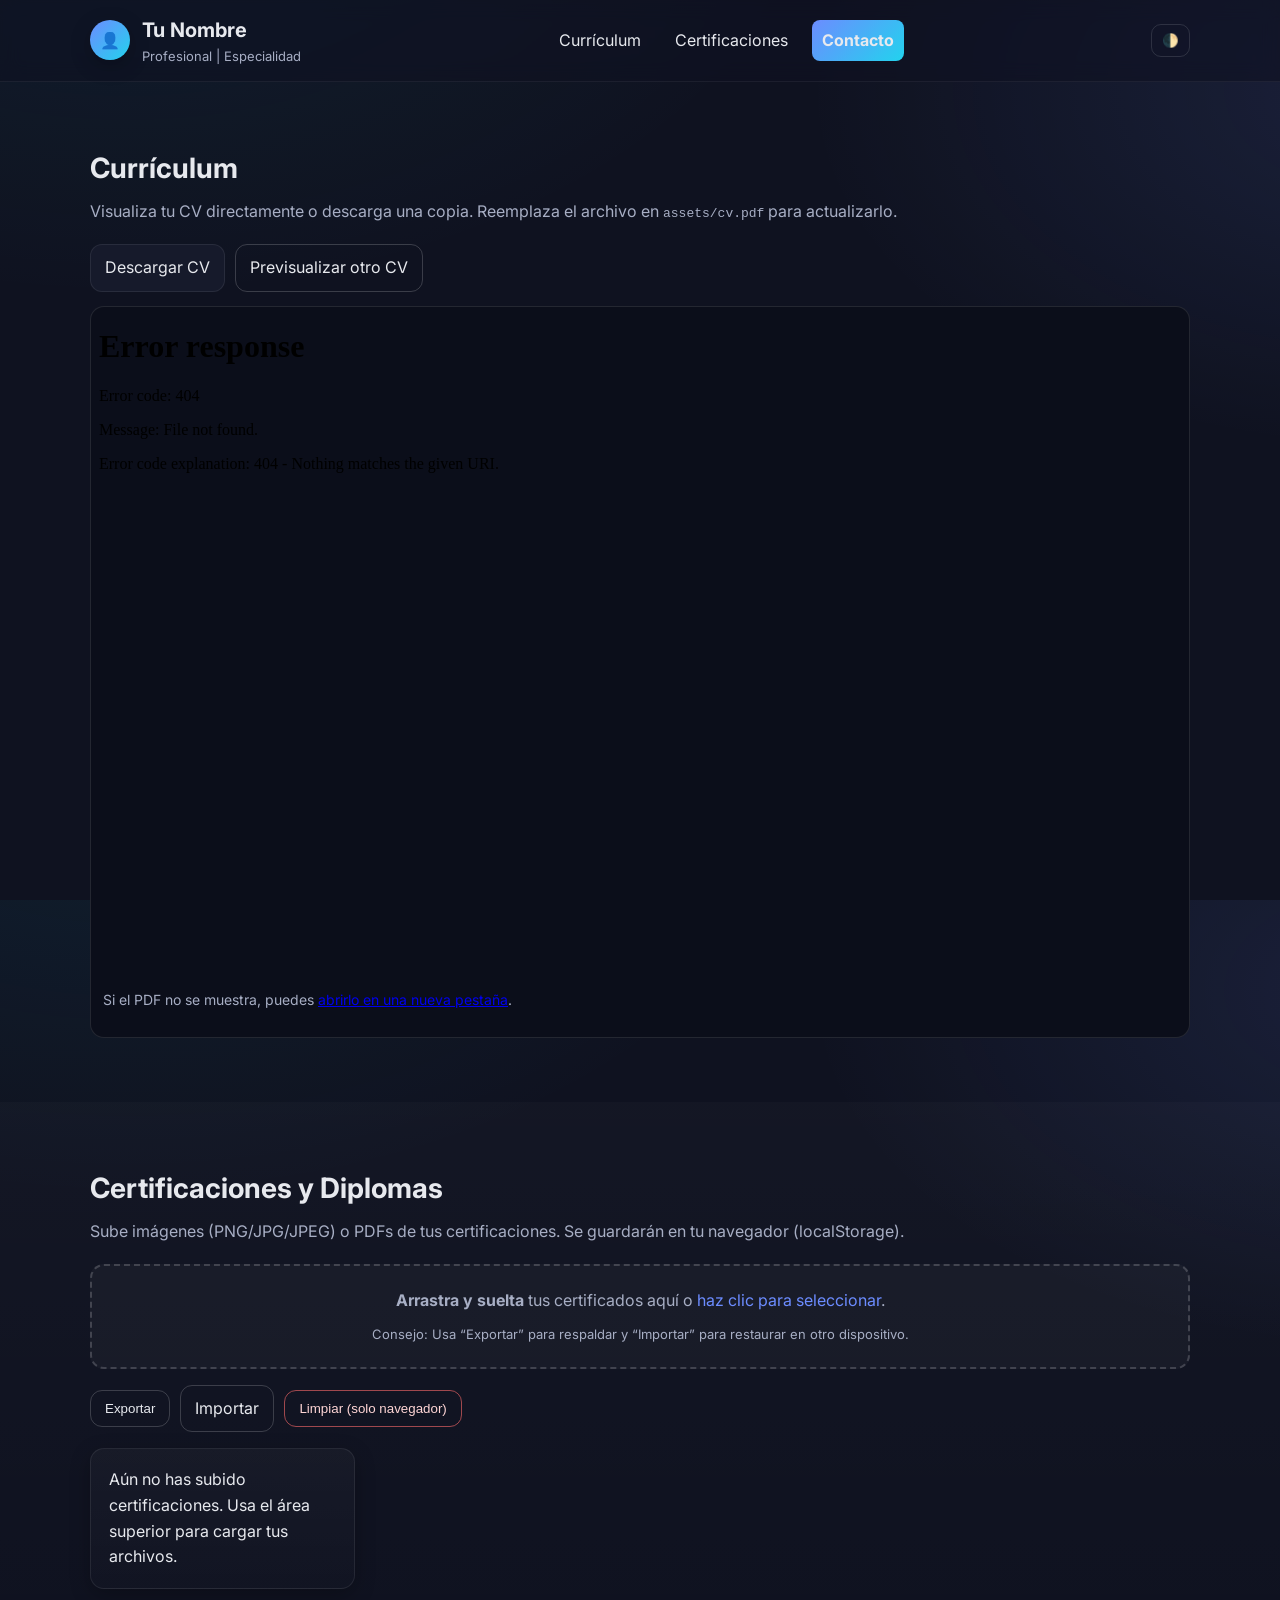
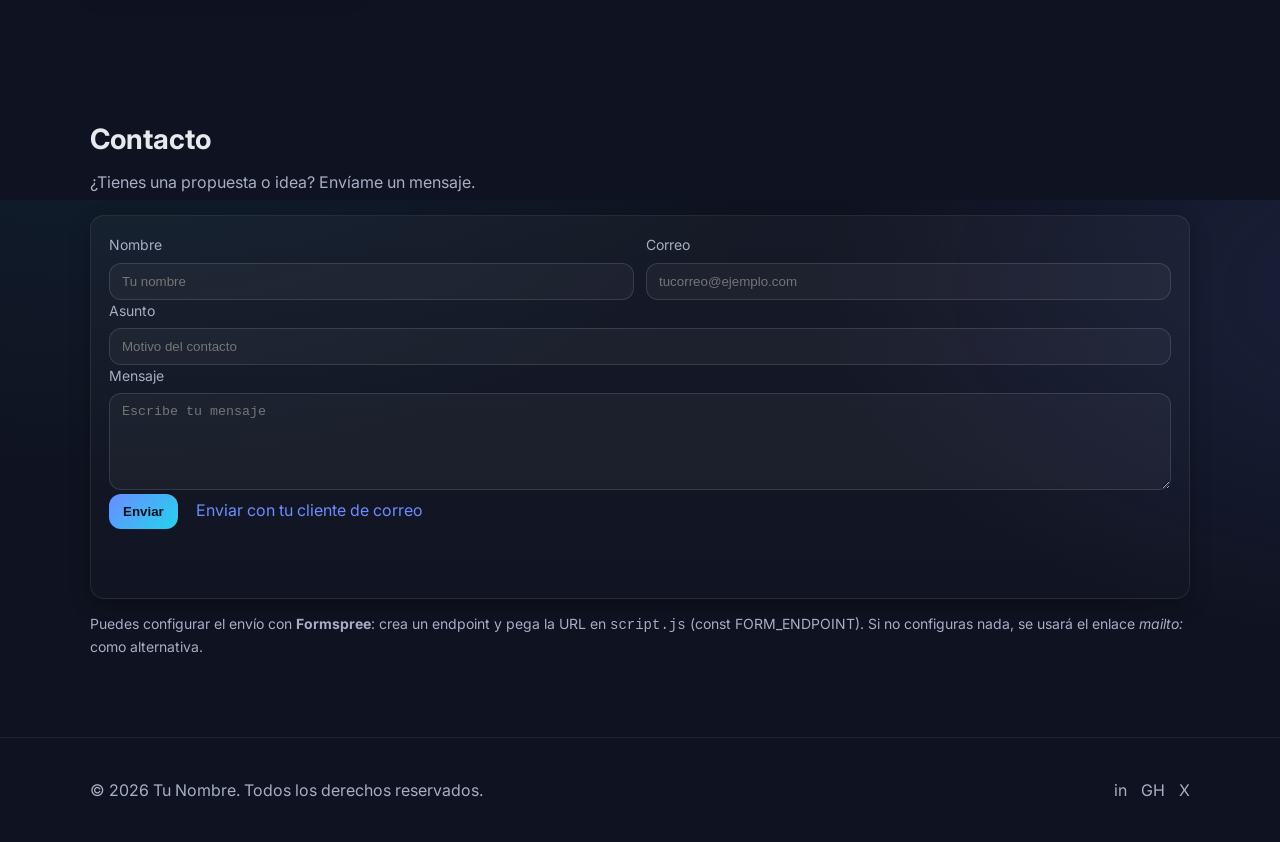
==== index.html @ aa2f9c8a "Primer commit" ====
<!DOCTYPE html>
<html lang="es">
<head>
  <meta charset="UTF-8" />
  <meta name="viewport" content="width=device-width, initial-scale=1" />
  <meta name="description" content="Portafolio profesional: Currículum, certificaciones y contacto" />
  <title>Portafolio Profesional</title>
  <link rel="preconnect" href="https://fonts.googleapis.com">
  <link rel="preconnect" href="https://fonts.gstatic.com" crossorigin>
  <link href="https://fonts.googleapis.com/css2?family=Inter:wght@300;400;500;600;700&display=swap" rel="stylesheet">
  <link rel="stylesheet" href="styles.css" />
</head>
<body>
  <header class="site-header">
    <div class="container header-inner">
      <div class="brand">
        <div class="avatar" aria-hidden="true">👤</div>
        <div>
          <h1 class="title">Tu Nombre</h1>
          <p class="subtitle">Profesional | Especialidad</p>
        </div>
      </div>
      <nav class="nav">
        <a href="#cv">Currículum</a>
        <a href="#certificaciones">Certificaciones</a>
        <a href="#contacto" class="btn btn-primary">Contacto</a>
      </nav>
      <button id="themeToggle" class="icon-btn" aria-label="Cambiar tema">🌓</button>
    </div>
  </header>

  <main>
    <!-- CV Section -->
    <section id="cv" class="section">
      <div class="container">
        <div class="section-header">
          <h2>Currículum</h2>
          <p>Visualiza tu CV directamente o descarga una copia. Reemplaza el archivo en <code>assets/cv.pdf</code> para actualizarlo.</p>
        </div>
        <div class="cv-actions">
          <a class="btn" href="assets/cv.pdf" download>Descargar CV</a>
          <label class="btn btn-outline" for="cvFile">Previsualizar otro CV</label>
          <input id="cvFile" type="file" accept="application/pdf" hidden />
        </div>
        <div class="cv-viewer" id="cvViewer">
          <iframe title="Visor de CV" src="assets/cv.pdf" loading="lazy"></iframe>
          <div class="cv-fallback">
            <p>Si el PDF no se muestra, puedes <a href="assets/cv.pdf" target="_blank" rel="noopener">abrirlo en una nueva pestaña</a>.</p>
          </div>
        </div>
      </div>
    </section>

    <!-- Certificaciones Section -->
    <section id="certificaciones" class="section alt">
      <div class="container">
        <div class="section-header">
          <h2>Certificaciones y Diplomas</h2>
          <p>Sube imágenes (PNG/JPG/JPEG) o PDFs de tus certificaciones. Se guardarán en tu navegador (localStorage).</p>
        </div>

        <div class="uploader" id="dropzone">
          <input type="file" id="certInput" accept="image/*,application/pdf" multiple />
          <div class="uploader-instructions">
            <strong>Arrastra y suelta</strong> tus certificados aquí o
            <label for="certInput" class="link">haz clic para seleccionar</label>.
          </div>
          <p class="hint">Consejo: Usa “Exportar” para respaldar y “Importar” para restaurar en otro dispositivo.</p>
        </div>

        <div class="toolbar">
          <button class="btn btn-outline" id="exportBtn">Exportar</button>
          <label class="btn btn-outline" for="importInput">Importar</label>
          <input type="file" id="importInput" accept="application/json" hidden />
          <button class="btn btn-danger" id="clearBtn">Limpiar (solo navegador)</button>
        </div>

        <div id="gallery" class="gallery" aria-live="polite"></div>
      </div>
    </section>

    <!-- Contacto Section -->
    <section id="contacto" class="section">
      <div class="container">
        <div class="section-header">
          <h2>Contacto</h2>
          <p>¿Tienes una propuesta o idea? Envíame un mensaje.</p>
        </div>

        <form id="contactForm" class="card">
          <div class="grid grid-2">
            <div class="form-control">
              <label for="name">Nombre</label>
              <input id="name" name="name" type="text" placeholder="Tu nombre" required />
            </div>
            <div class="form-control">
              <label for="email">Correo</label>
              <input id="email" name="email" type="email" placeholder="tucorreo@ejemplo.com" required />
            </div>
          </div>
          <div class="form-control">
            <label for="subject">Asunto</label>
            <input id="subject" name="subject" type="text" placeholder="Motivo del contacto" />
          </div>
          <div class="form-control">
            <label for="message">Mensaje</label>
            <textarea id="message" name="message" rows="5" placeholder="Escribe tu mensaje" required></textarea>
          </div>

          <div class="form-actions">
            <button type="submit" class="btn btn-primary">Enviar</button>
            <a id="mailtoLink" class="btn btn-link" href="#" target="_blank" rel="noopener">Enviar con tu cliente de correo</a>
          </div>

          <p id="formStatus" class="status" role="status" aria-live="polite"></p>
        </form>

        <div class="note">
          <p>
            Puedes configurar el envío con <strong>Formspree</strong>: crea un endpoint y pega la URL en <code>script.js</code> (const FORM_ENDPOINT).
            Si no configuras nada, se usará el enlace <em>mailto:</em> como alternativa.
          </p>
        </div>
      </div>
    </section>
  </main>

  <footer class="site-footer">
    <div class="container footer-inner">
      <p>© <span id="year"></span> Tu Nombre. Todos los derechos reservados.</p>
      <div class="social">
        <a href="#" aria-label="LinkedIn">in</a>
        <a href="#" aria-label="GitHub">GH</a>
        <a href="#" aria-label="X/Twitter">X</a>
      </div>
    </div>
  </footer>

  <div id="modal" class="modal" aria-hidden="true" role="dialog" aria-modal="true">
    <div class="modal-backdrop" data-close></div>
    <div class="modal-content" role="document">
      <button class="icon-btn close" data-close aria-label="Cerrar">✕</button>
      <div id="modalBody"></div>
    </div>
  </div>

  <script src="script.js"></script>
</body>
</html>
---- styles.css ----
/* Variables de tema */
:root {
  --bg: #0f1220;
  --panel: #161a2b;
  --text: #e7e9ee;
  --muted: #a7aec4;
  --primary: #6c8cff;
  --primary-600: #5978ff;
  --accent: #22d3ee;
  --danger: #ff6b6b;
  --ring: 0 0 0 3px rgba(108, 140, 255, 0.3);
  --radius: 14px;
  --shadow-sm: 0 6px 20px rgba(0,0,0,.25);
  --shadow-md: 0 10px 30px rgba(0,0,0,.35);
}

* { box-sizing: border-box; }
html, body { height: 100%; }
body {
  margin: 0;
  font-family: 'Inter', system-ui, -apple-system, Segoe UI, Roboto, sans-serif;
  background: radial-gradient(1200px 800px at 10% -20%, rgba(34,211,238,.08), transparent 60%),
              radial-gradient(1000px 600px at 110% 10%, rgba(108,140,255,.12), transparent 60%),
              var(--bg);
  color: var(--text);
  line-height: 1.6;
}

.container { width: min(1100px, 92%); margin: 0 auto; }
.section { padding: 64px 0; }
.section.alt { background: linear-gradient(180deg, rgba(255,255,255,0.02), rgba(255,255,255,0)); }
.section-header { margin-bottom: 20px; }
.section-header h2 { margin: 0 0 8px; font-size: 28px; }
.section-header p { color: var(--muted); margin: 0; }

/* Header */
.site-header {
  position: sticky; top: 0; z-index: 20;
  background: rgba(15,18,32,0.6);
  -webkit-backdrop-filter: saturate(120%) blur(10px);
  backdrop-filter: saturate(120%) blur(10px);
  border-bottom: 1px solid rgba(255,255,255,.06);
}
.header-inner { display: flex; align-items: center; justify-content: space-between; padding: 14px 0; gap: 12px; }
.brand { display: flex; align-items: center; gap: 12px; }
.avatar { width: 40px; height: 40px; border-radius: 50%; background: linear-gradient(135deg, var(--primary), var(--accent)); display: grid; place-items: center; box-shadow: var(--shadow-sm); }
.title { font-size: 18px; margin: 0; }
.subtitle { margin: 0; color: var(--muted); font-size: 13px; }
.nav { display: none; gap: 14px; align-items: center; }
.nav a { color: var(--text); text-decoration: none; padding: 8px 10px; border-radius: 8px; }
.nav a:hover { background: rgba(255,255,255,.06); }

/* Footer */
.site-footer { border-top: 1px solid rgba(255,255,255,.06); padding: 24px 0; color: var(--muted); }
.footer-inner { display: flex; align-items: center; justify-content: space-between; gap: 12px; }
.social a { color: var(--muted); text-decoration: none; margin-left: 10px; }
.social a:hover { color: var(--text); }

/* Buttons */
.btn { background: var(--panel); color: var(--text); border: 1px solid rgba(255,255,255,.08); padding: 10px 14px; border-radius: 12px; cursor: pointer; text-decoration: none; display: inline-flex; align-items: center; gap: 8px; transition: .2s ease; }
.btn:hover { transform: translateY(-1px); box-shadow: var(--shadow-sm); }
.btn-primary { background: linear-gradient(135deg, var(--primary), var(--accent)); border: none; color: #0b1020; font-weight: 700; }
.btn-primary:hover { filter: brightness(1.05); box-shadow: 0 10px 30px rgba(108,140,255,.4); }
.btn-outline { background: transparent; border: 1px solid rgba(255,255,255,.18); }
.btn-danger { background: transparent; color: #ffd6d6; border: 1px solid rgba(255, 107, 107, .6); }
.btn-link { background: transparent; border: none; color: var(--primary); padding: 8px; }
.icon-btn { background: transparent; border: 1px solid rgba(255,255,255,.12); color: var(--text); padding: 8px 10px; border-radius: 10px; cursor: pointer; }
.icon-btn:hover { background: rgba(255,255,255,.06); }

/* Cards and panels */
.card { background: linear-gradient(180deg, rgba(255,255,255,.03), rgba(255,255,255,.01)); border: 1px solid rgba(255,255,255,.08); border-radius: var(--radius); box-shadow: var(--shadow-sm); padding: 18px; }

/* CV */
.cv-actions { display: flex; flex-wrap: wrap; gap: 10px; align-items: center; margin-bottom: 14px; }
.cv-viewer { position: relative; border-radius: var(--radius); overflow: hidden; border: 1px solid rgba(255,255,255,.1); background: #0b0e1a; }
.cv-viewer iframe { width: 100%; height: min(72vh, 820px); border: 0; }
.cv-fallback { padding: 12px; color: var(--muted); font-size: 14px; }

/* Uploader */
.uploader { border: 2px dashed rgba(255,255,255,.18); padding: 22px; border-radius: var(--radius); text-align: center; background: rgba(255,255,255,.03); }
.uploader.dragover { border-color: var(--accent); background: rgba(34,211,238,.08); }
.uploader input[type="file"] { display: none; }
.uploader-instructions { color: var(--muted); }
.uploader .link { color: var(--primary); cursor: pointer; }
.hint { margin: 10px 0 0; color: var(--muted); font-size: 13px; }

.toolbar { display: flex; flex-wrap: wrap; gap: 10px; align-items: center; margin: 16px 0; }

/* Gallery */
.gallery { display: grid; grid-template-columns: repeat(auto-fill, minmax(220px, 1fr)); gap: 14px; }
.item { position: relative; border: 1px solid rgba(255,255,255,.08); border-radius: 14px; overflow: hidden; background: rgba(15,18,32,.6); box-shadow: var(--shadow-sm); }
.item .thumb { aspect-ratio: 4/3; width: 100%; object-fit: cover; display: block; background: #0b0e1a; }
.item .meta { padding: 10px 12px; display: flex; align-items: center; justify-content: space-between; gap: 8px; }
.item .name { font-size: 14px; overflow: hidden; text-overflow: ellipsis; white-space: nowrap; }
.item .actions { display: flex; gap: 8px; }
.item .actions .icon-btn { padding: 6px 8px; }

/* Form */
.grid { display: grid; gap: 12px; }
.grid-2 { grid-template-columns: 1fr; }
.form-control { display: grid; gap: 6px; }
.form-control label { color: var(--muted); font-size: 14px; }
.form-control input, .form-control textarea { background: rgba(255,255,255,.04); border: 1px solid rgba(255,255,255,.12); border-radius: 12px; color: var(--text); padding: 10px 12px; outline: none; }
.form-control input:focus, .form-control textarea:focus { box-shadow: var(--ring); border-color: var(--primary); }
.form-actions { display: flex; flex-wrap: wrap; gap: 10px; align-items: center; }
.status { color: var(--muted); font-size: 14px; min-height: 20px; }
.note { margin-top: 12px; color: var(--muted); font-size: 14px; }

/* Modal */
.modal { position: fixed; inset: 0; display: none; }
.modal.show { display: grid; place-items: center; }
.modal-backdrop { position: absolute; inset: 0; background: rgba(0,0,0,.6); }
.modal-content { position: relative; width: min(1000px, 94%); max-height: 92vh; border-radius: 16px; background: var(--panel); padding: 10px; box-shadow: var(--shadow-md); border: 1px solid rgba(255,255,255,.12); }
.modal-content .close { position: absolute; top: 8px; right: 8px; }
#modalBody { overflow: auto; max-height: 84vh; }
#modalBody img, #modalBody iframe { width: 100%; height: auto; border: 0; }
#modalBody iframe { height: 80vh; }

/* Responsive */
@media (min-width: 760px) {
  .nav { display: flex; }
  .grid-2 { grid-template-columns: repeat(2, 1fr); }
  .title { font-size: 20px; }
}

/* Light theme (toggle) */
.light {
  --bg: #f7f8fb;
  --panel: #ffffff;
  --text: #0f1220;
  --muted: #59607a;
  --primary: #3b82f6;
  --primary-600: #2563eb;
  --accent: #06b6d4;
  --danger: #ef4444;
  --shadow-sm: 0 6px 20px rgba(12,18,32,.08);
  --shadow-md: 0 18px 50px rgba(12,18,32,.12);
}
.light .site-header { background: rgba(255,255,255,0.8); border-bottom-color: rgba(0,0,0,.06); }
.light .site-footer { border-top-color: rgba(0,0,0,.06); }
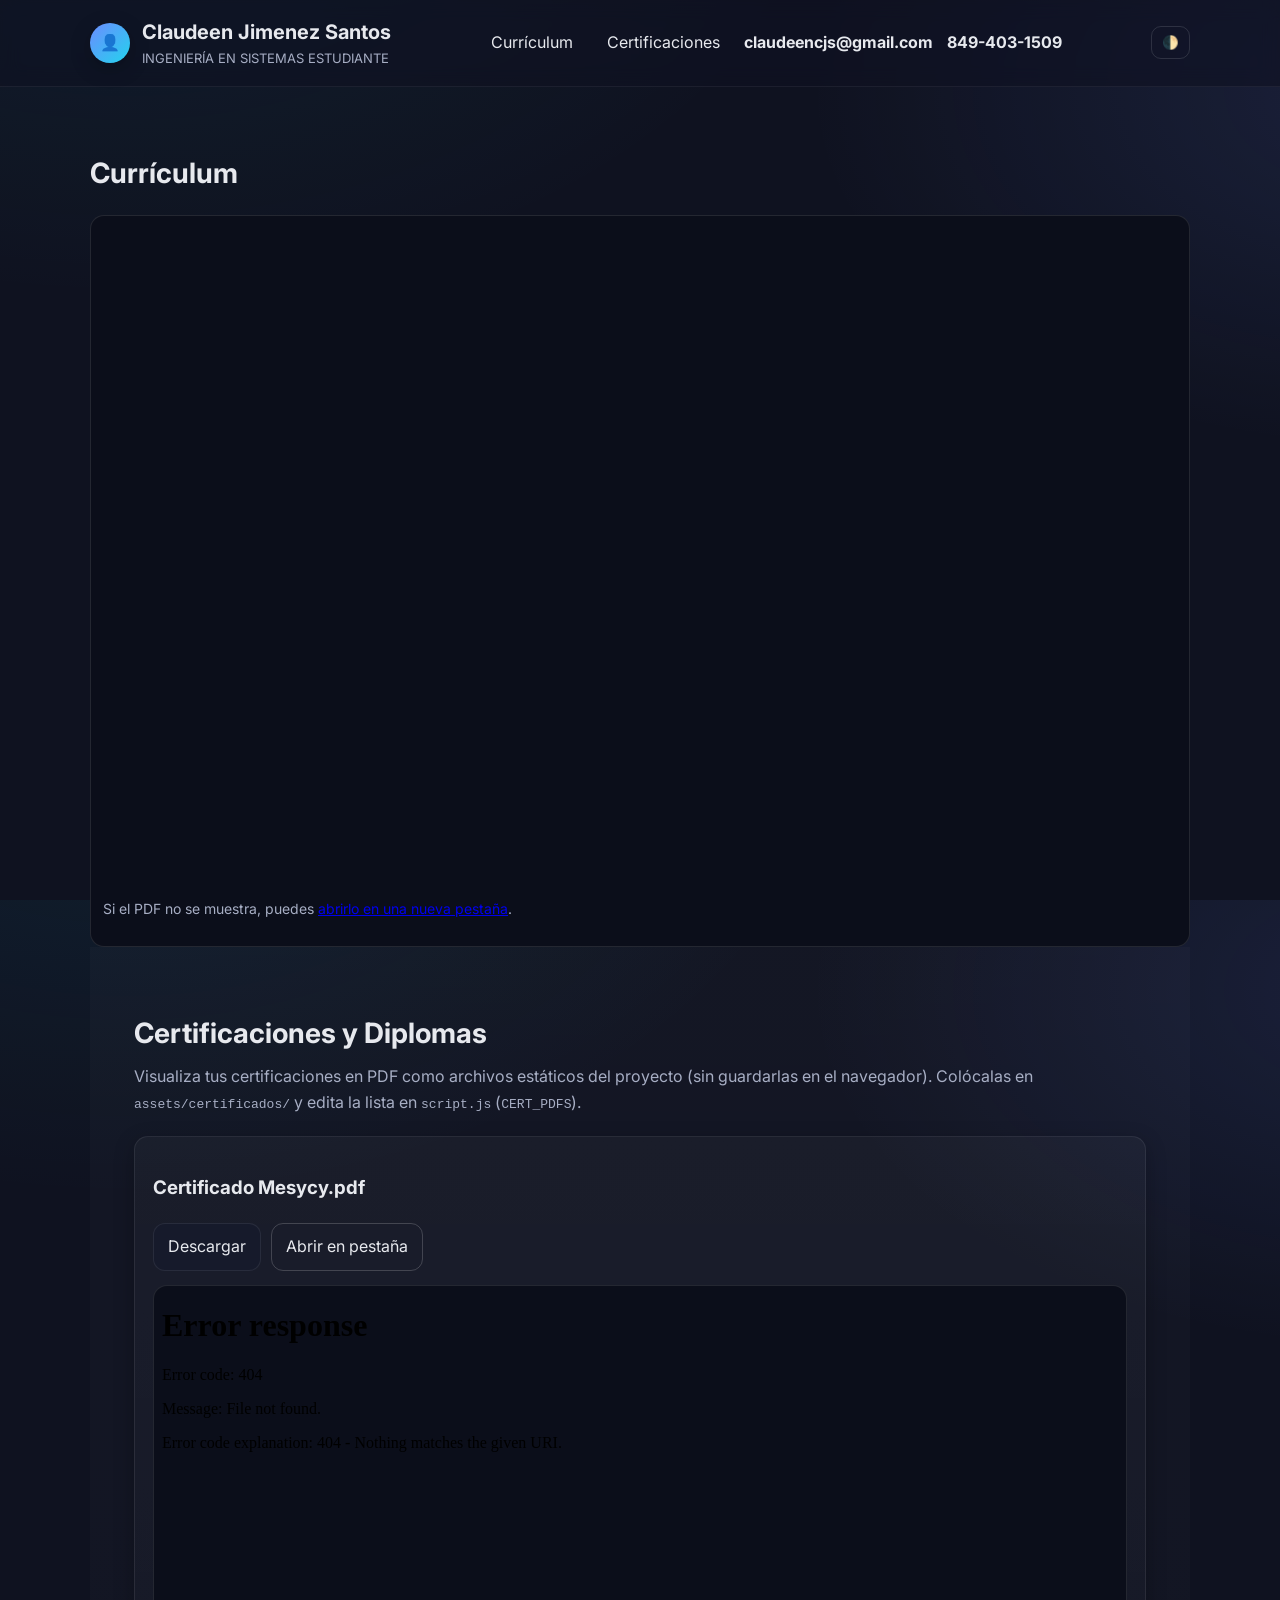
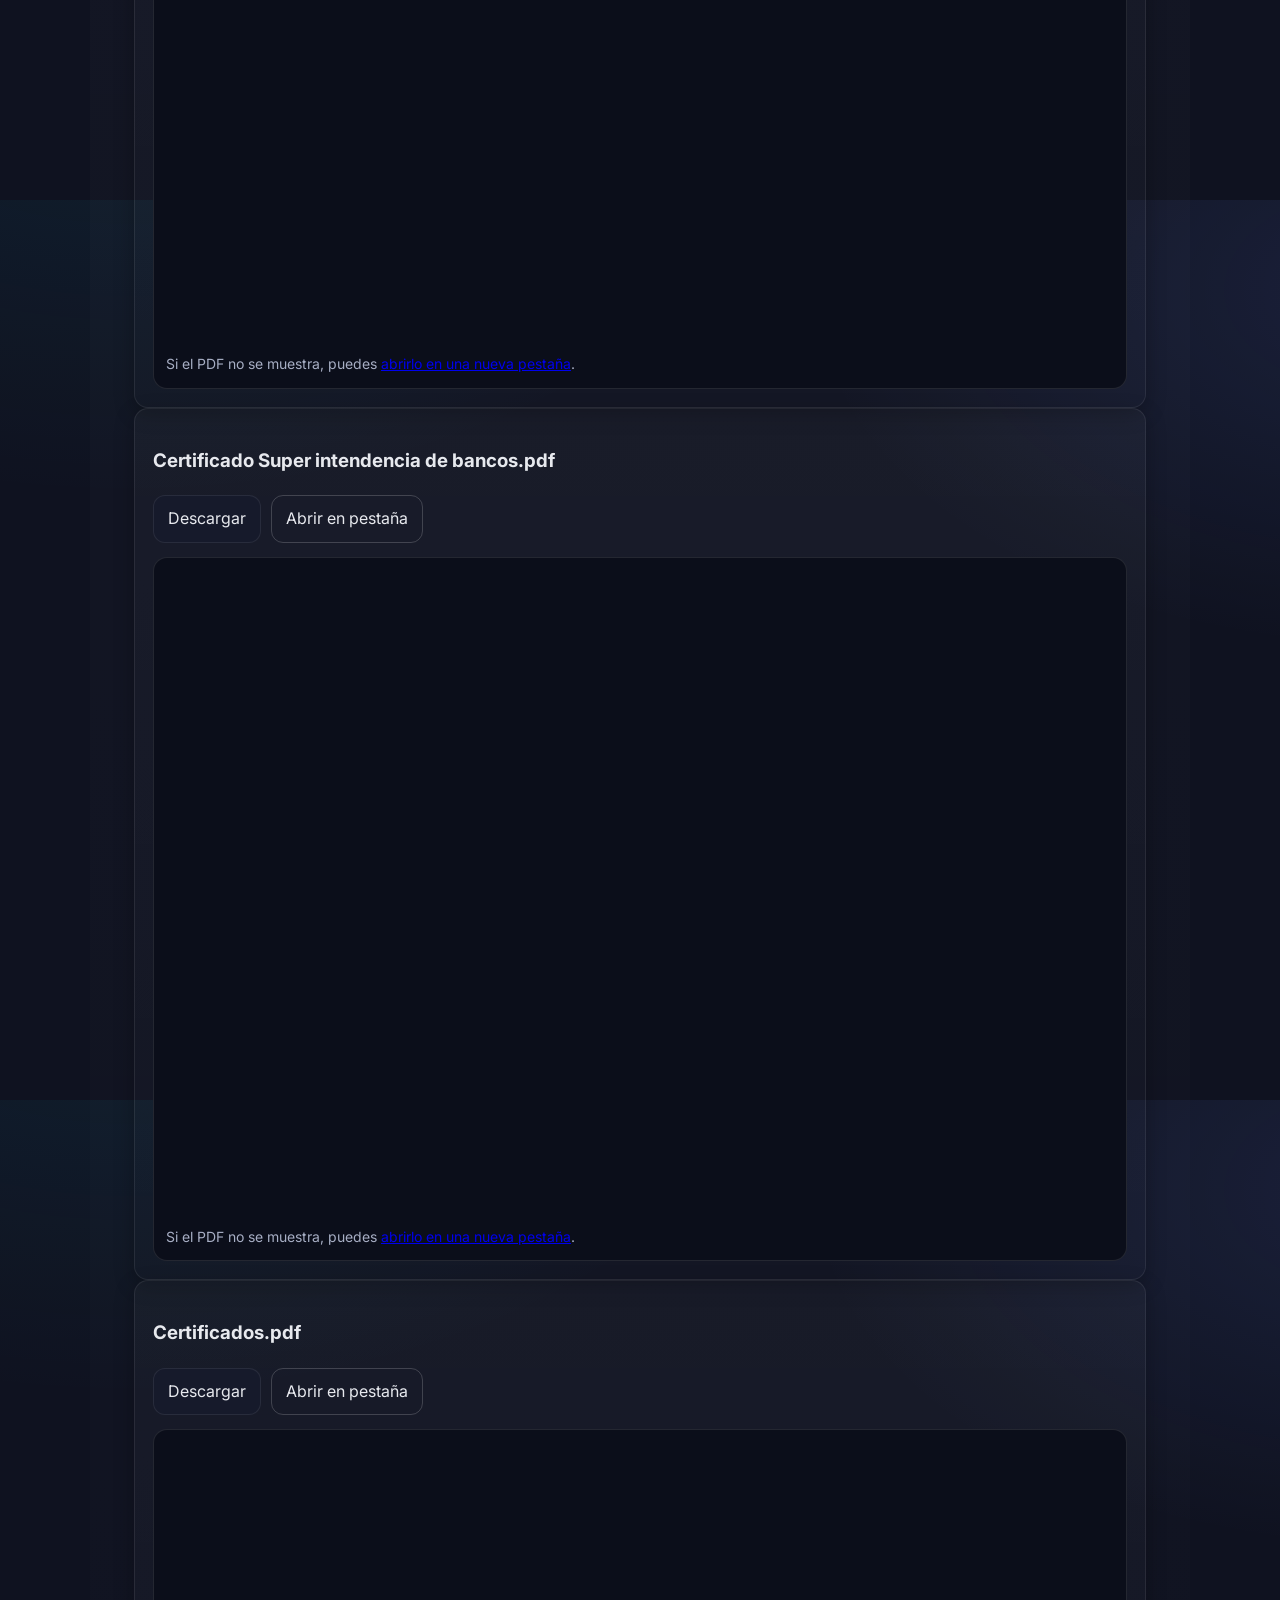
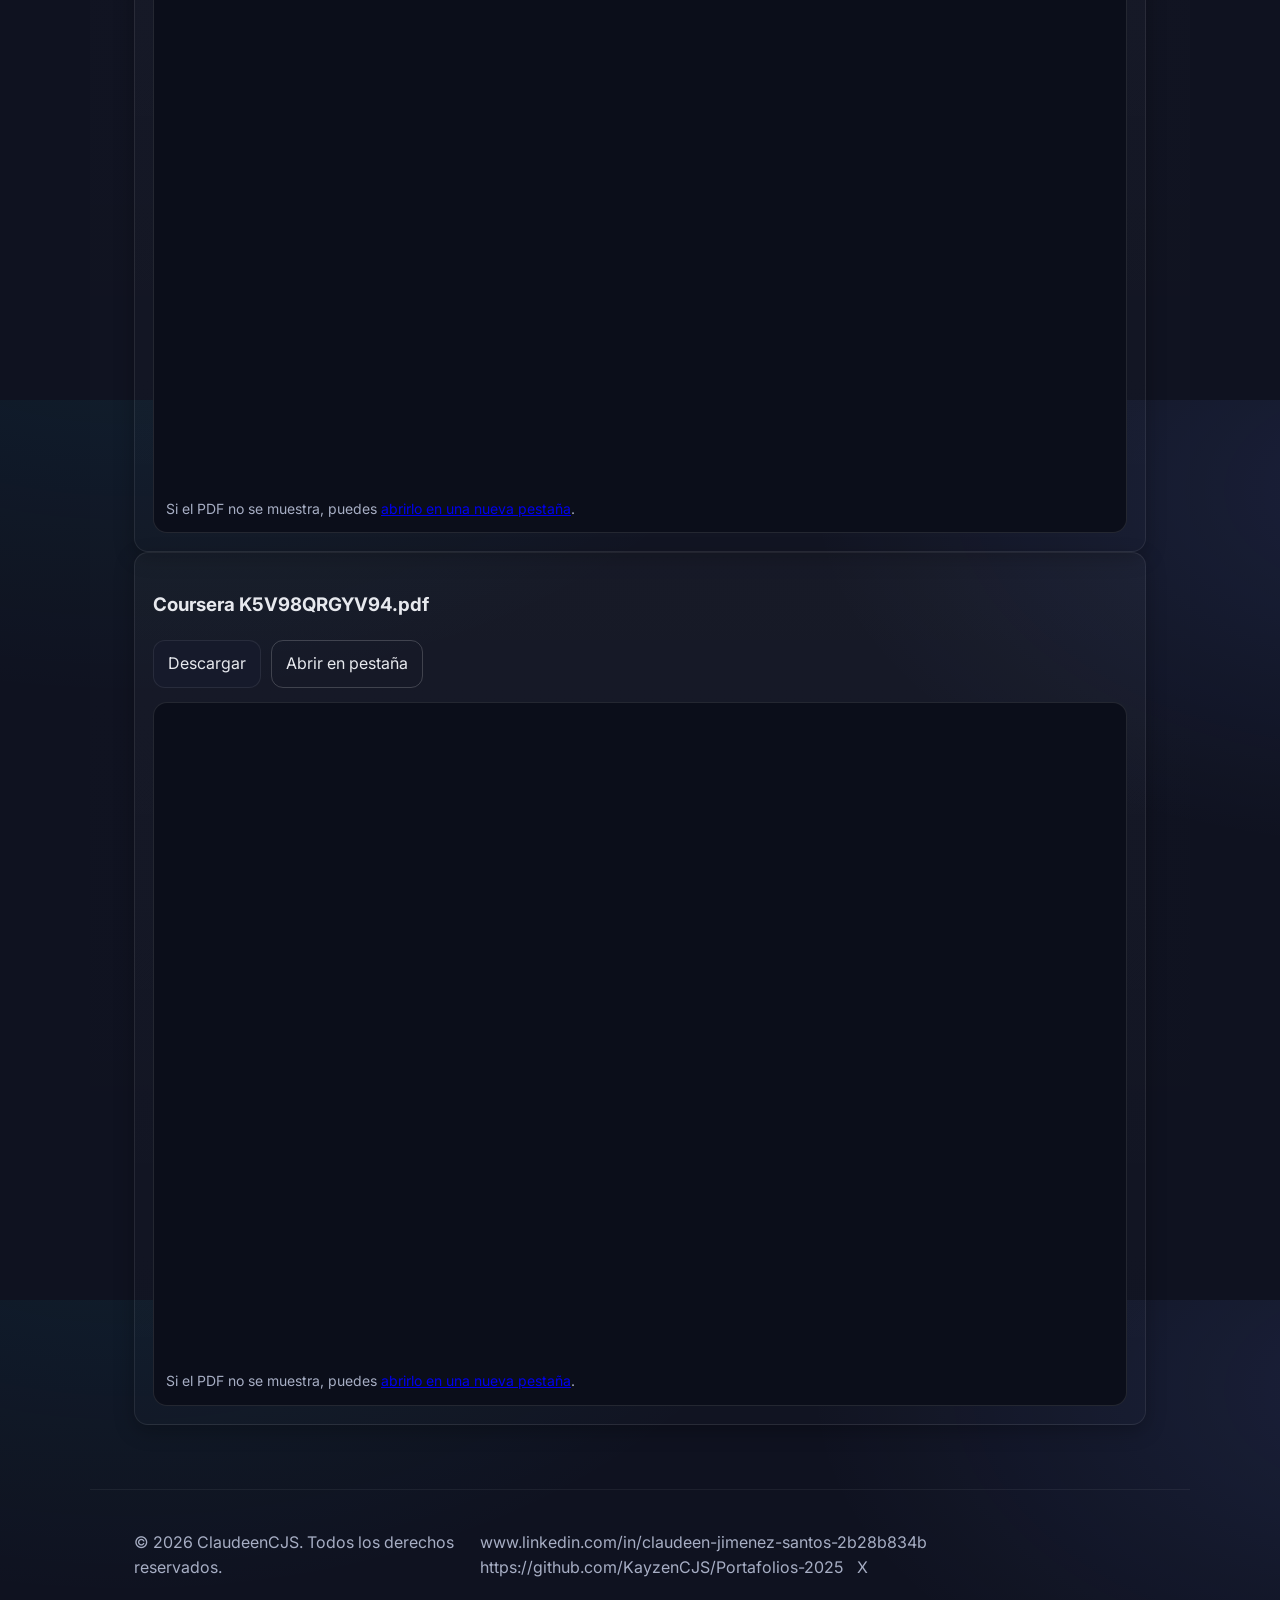
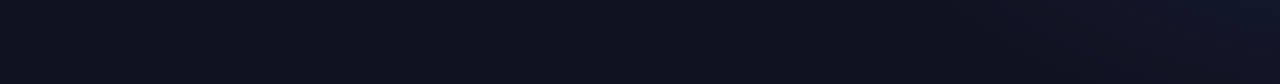
==== commit 6acb2018: "Actualizacion certificados y area contacto" ====
--- a/index.html
+++ b/index.html
@@ -16,121 +16,57 @@
       <div class="brand">
         <div class="avatar" aria-hidden="true">👤</div>
         <div>
-          <h1 class="title">Tu Nombre</h1>
-          <p class="subtitle">Profesional | Especialidad</p>
+          <h1 class="title">Claudeen Jimenez Santos</h1>
+          <p class="subtitle">INGENIERÍA EN SISTEMAS ESTUDIANTE </p>
         </div>
       </div>
       <nav class="nav">
         <a href="#cv">Currículum</a>
         <a href="#certificaciones">Certificaciones</a>
-        <a href="#contacto" class="btn btn-primary">Contacto</a>
+        <p style="font-weight: bold;">claudeencjs@gmail.com</p>
+        <p style="font-weight: bold;">849-403-1509</p>
       </nav>
       <button id="themeToggle" class="icon-btn" aria-label="Cambiar tema">🌓</button>
     </div>
   </header>
 
-  <main>
     <!-- CV Section -->
     <section id="cv" class="section">
       <div class="container">
         <div class="section-header">
           <h2>Currículum</h2>
-          <p>Visualiza tu CV directamente o descarga una copia. Reemplaza el archivo en <code>assets/cv.pdf</code> para actualizarlo.</p>
         </div>
-        <div class="cv-actions">
-          <a class="btn" href="assets/cv.pdf" download>Descargar CV</a>
+       <!--  <div class="cv-actions">
+          <a class="btn" href="assets/Resume%202025.pdf" download>Descargar CV</a>
           <label class="btn btn-outline" for="cvFile">Previsualizar otro CV</label>
           <input id="cvFile" type="file" accept="application/pdf" hidden />
-        </div>
+        </div>-->
         <div class="cv-viewer" id="cvViewer">
-          <iframe title="Visor de CV" src="assets/cv.pdf" loading="lazy"></iframe>
+          <iframe title="Visor de CV" src="assets/Resume%202025.pdf" loading="lazy"></iframe>
           <div class="cv-fallback">
-            <p>Si el PDF no se muestra, puedes <a href="assets/cv.pdf" target="_blank" rel="noopener">abrirlo en una nueva pestaña</a>.</p>
+            <p>Si el PDF no se muestra, puedes <a href="assets/Resume%202025.pdf" target="_blank" rel="noopener">abrirlo en una nueva pestaña</a>.</p>
           </div>
         </div>
-      </div>
-    </section>
-
-    <!-- Certificaciones Section -->
+      <!-- Certificaciones Section -->
     <section id="certificaciones" class="section alt">
       <div class="container">
         <div class="section-header">
           <h2>Certificaciones y Diplomas</h2>
-          <p>Sube imágenes (PNG/JPG/JPEG) o PDFs de tus certificaciones. Se guardarán en tu navegador (localStorage).</p>
+          <p>Visualiza tus certificaciones en PDF como archivos estáticos del proyecto (sin guardarlas en el navegador). Colócalas en <code>assets/certificados/</code> y edita la lista en <code>script.js</code> (<code>CERT_PDFS</code>).</p>
         </div>
 
-        <div class="uploader" id="dropzone">
-          <input type="file" id="certInput" accept="image/*,application/pdf" multiple />
-          <div class="uploader-instructions">
-            <strong>Arrastra y suelta</strong> tus certificados aquí o
-            <label for="certInput" class="link">haz clic para seleccionar</label>.
-          </div>
-          <p class="hint">Consejo: Usa “Exportar” para respaldar y “Importar” para restaurar en otro dispositivo.</p>
-        </div>
-
-        <div class="toolbar">
-          <button class="btn btn-outline" id="exportBtn">Exportar</button>
-          <label class="btn btn-outline" for="importInput">Importar</label>
-          <input type="file" id="importInput" accept="application/json" hidden />
-          <button class="btn btn-danger" id="clearBtn">Limpiar (solo navegador)</button>
-        </div>
-
-        <div id="gallery" class="gallery" aria-live="polite"></div>
+        <div id="certList" class="cert-list"></div>
       </div>
     </section>
 
-    <!-- Contacto Section -->
-    <section id="contacto" class="section">
-      <div class="container">
-        <div class="section-header">
-          <h2>Contacto</h2>
-          <p>¿Tienes una propuesta o idea? Envíame un mensaje.</p>
-        </div>
-
-        <form id="contactForm" class="card">
-          <div class="grid grid-2">
-            <div class="form-control">
-              <label for="name">Nombre</label>
-              <input id="name" name="name" type="text" placeholder="Tu nombre" required />
-            </div>
-            <div class="form-control">
-              <label for="email">Correo</label>
-              <input id="email" name="email" type="email" placeholder="tucorreo@ejemplo.com" required />
-            </div>
-          </div>
-          <div class="form-control">
-            <label for="subject">Asunto</label>
-            <input id="subject" name="subject" type="text" placeholder="Motivo del contacto" />
-          </div>
-          <div class="form-control">
-            <label for="message">Mensaje</label>
-            <textarea id="message" name="message" rows="5" placeholder="Escribe tu mensaje" required></textarea>
-          </div>
-
-          <div class="form-actions">
-            <button type="submit" class="btn btn-primary">Enviar</button>
-            <a id="mailtoLink" class="btn btn-link" href="#" target="_blank" rel="noopener">Enviar con tu cliente de correo</a>
-          </div>
-
-          <p id="formStatus" class="status" role="status" aria-live="polite"></p>
-        </form>
-
-        <div class="note">
-          <p>
-            Puedes configurar el envío con <strong>Formspree</strong>: crea un endpoint y pega la URL en <code>script.js</code> (const FORM_ENDPOINT).
-            Si no configuras nada, se usará el enlace <em>mailto:</em> como alternativa.
-          </p>
-        </div>
-      </div>
-    </section>
+    
   </main>
-
   <footer class="site-footer">
     <div class="container footer-inner">
-      <p>© <span id="year"></span> Tu Nombre. Todos los derechos reservados.</p>
+      <p>© <span id="year"></span> ClaudeenCJS. Todos los derechos reservados.</p>
       <div class="social">
-        <a href="#" aria-label="LinkedIn">in</a>
-        <a href="#" aria-label="GitHub">GH</a>
+        <a href="#" aria-label="LinkedIn">www.linkedin.com/in/claudeen-jimenez-santos-2b28b834b</a>
+        <a href="#" aria-label="GitHub">https://github.com/KayzenCJS/Portafolios-2025</a>
         <a href="#" aria-label="X/Twitter">X</a>
       </div>
     </div>
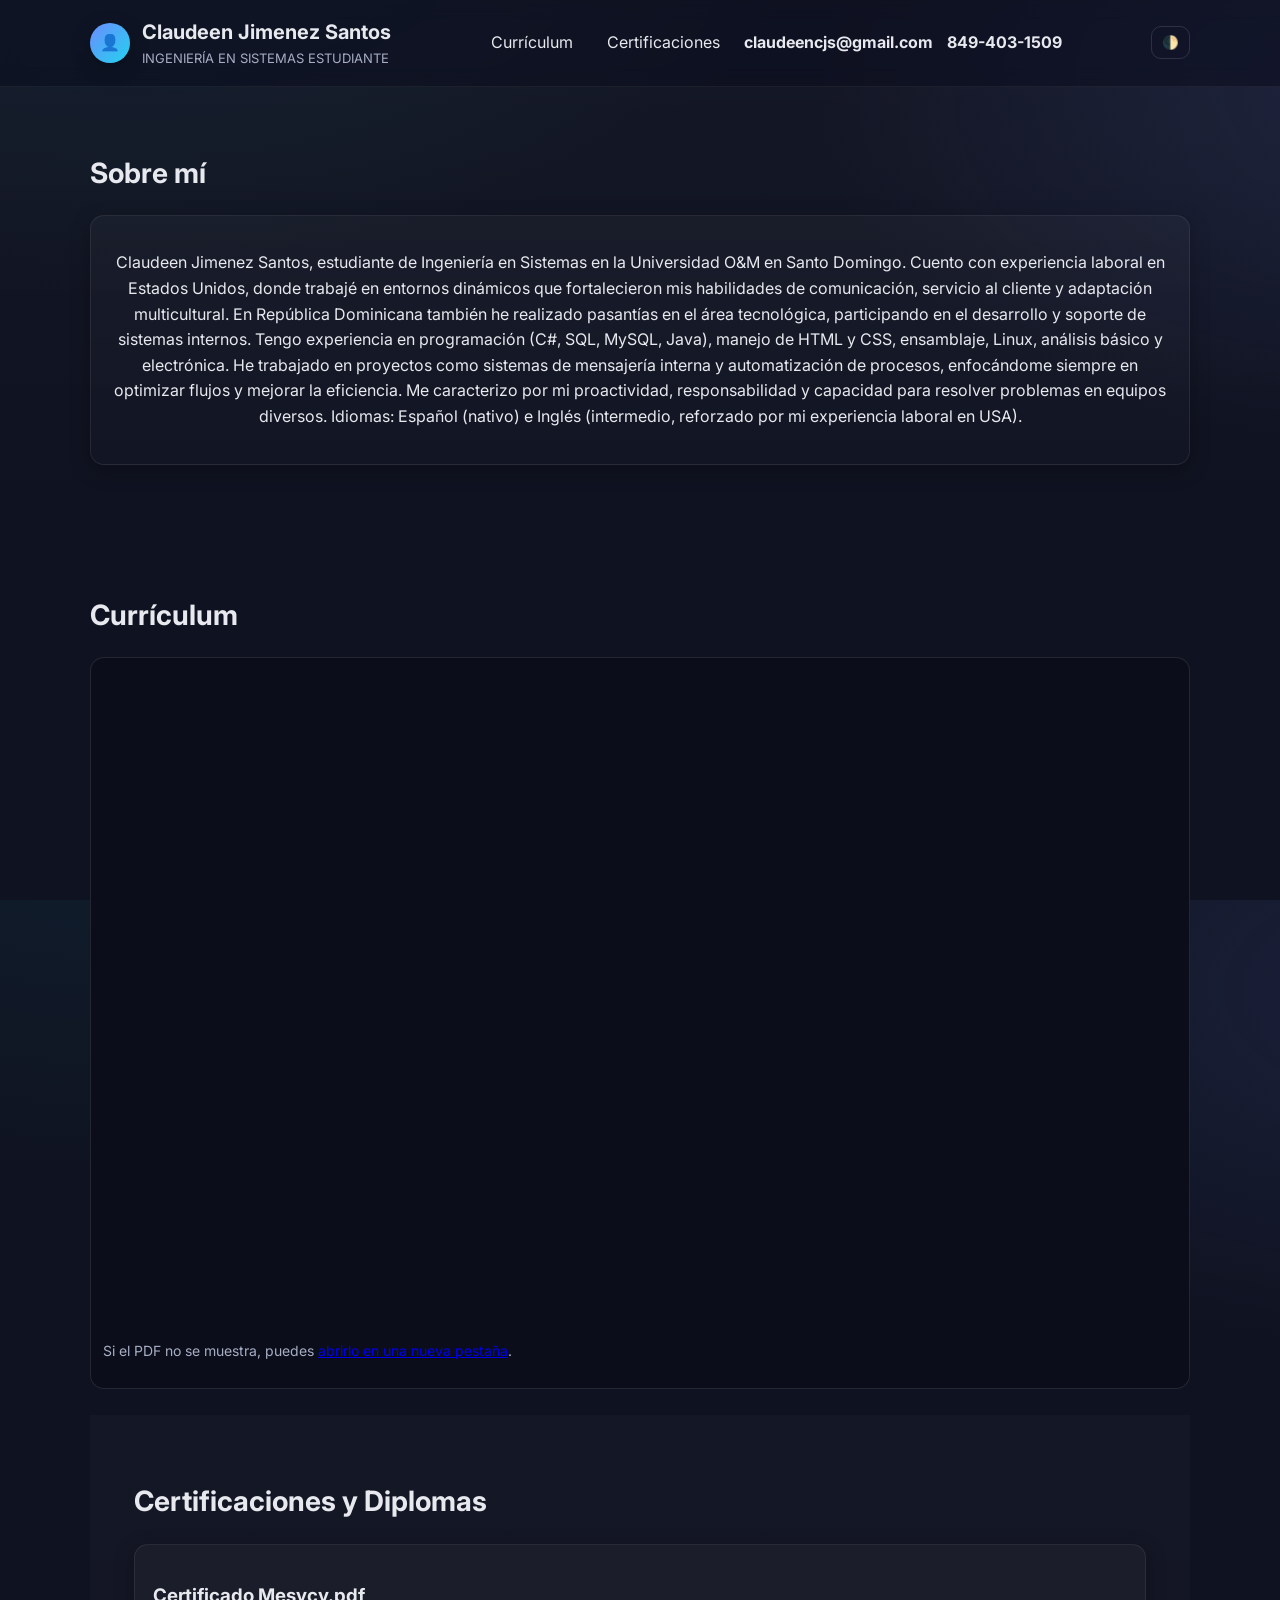
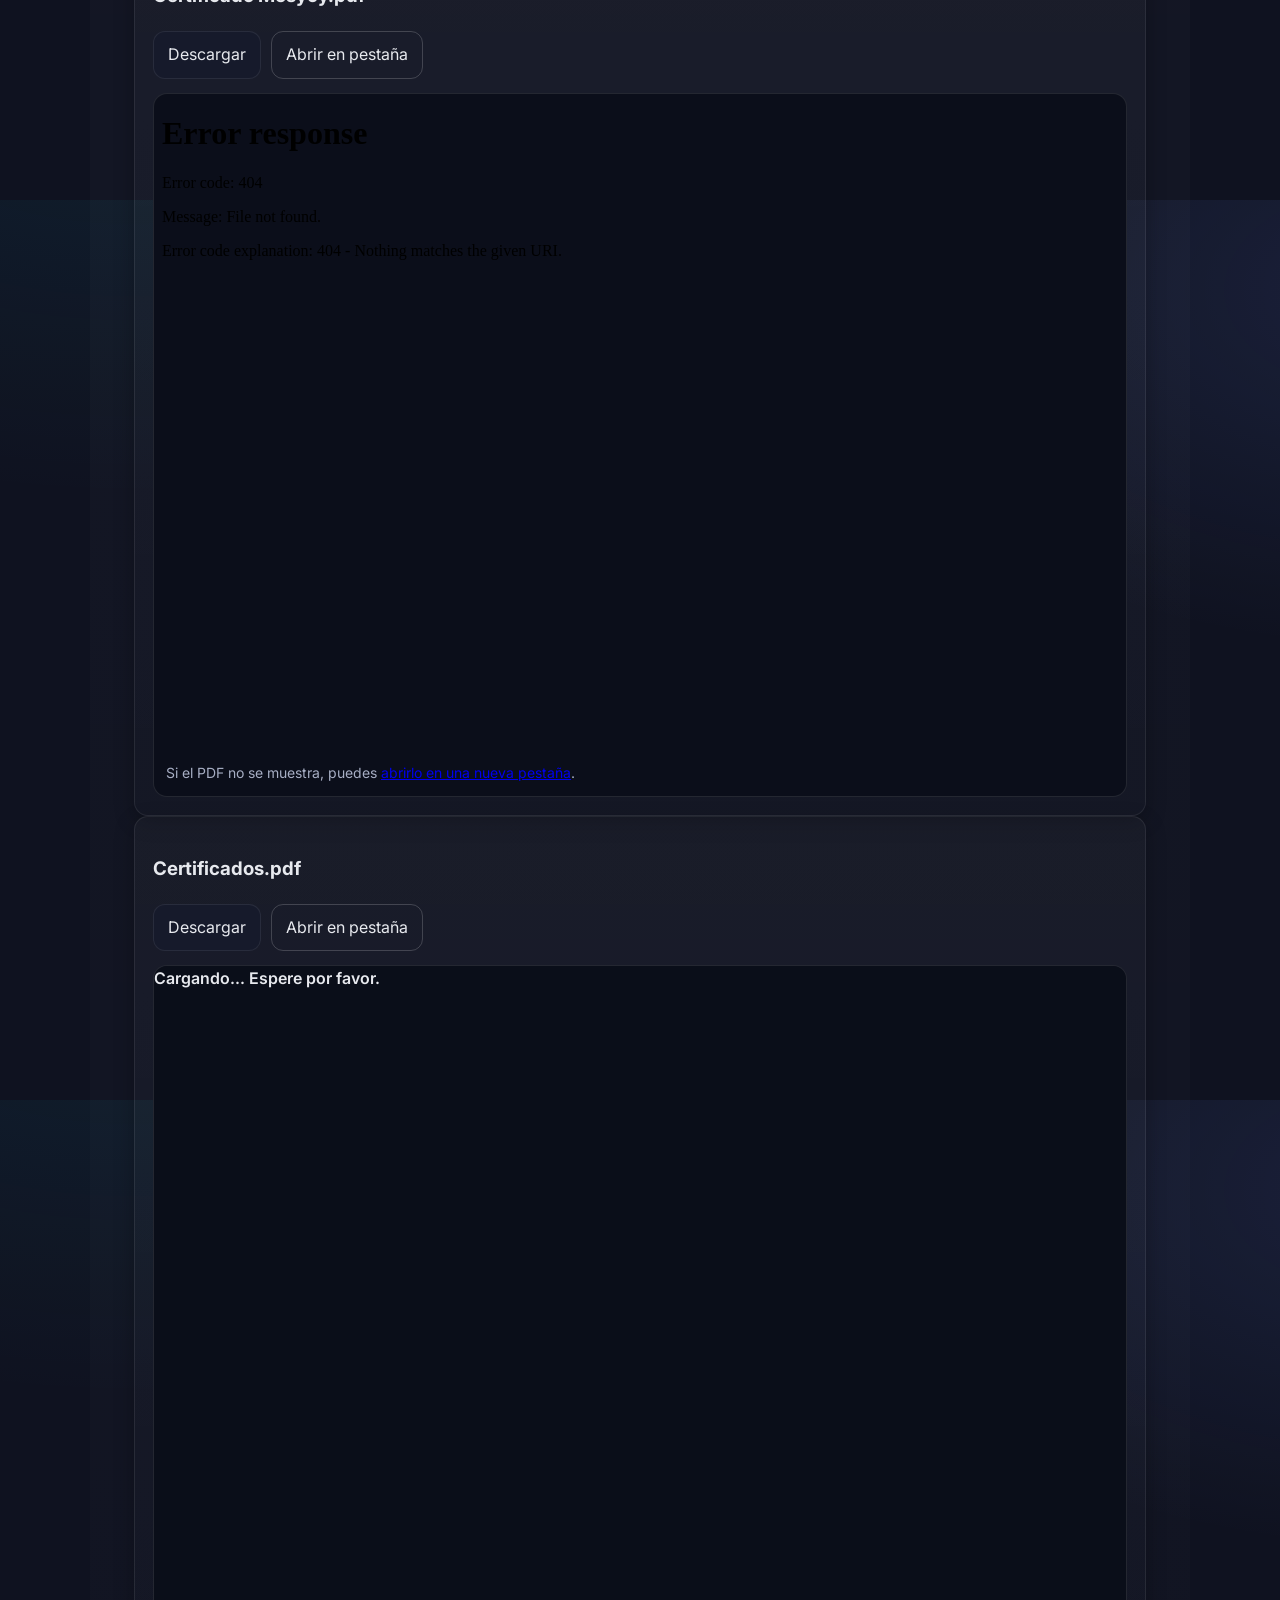
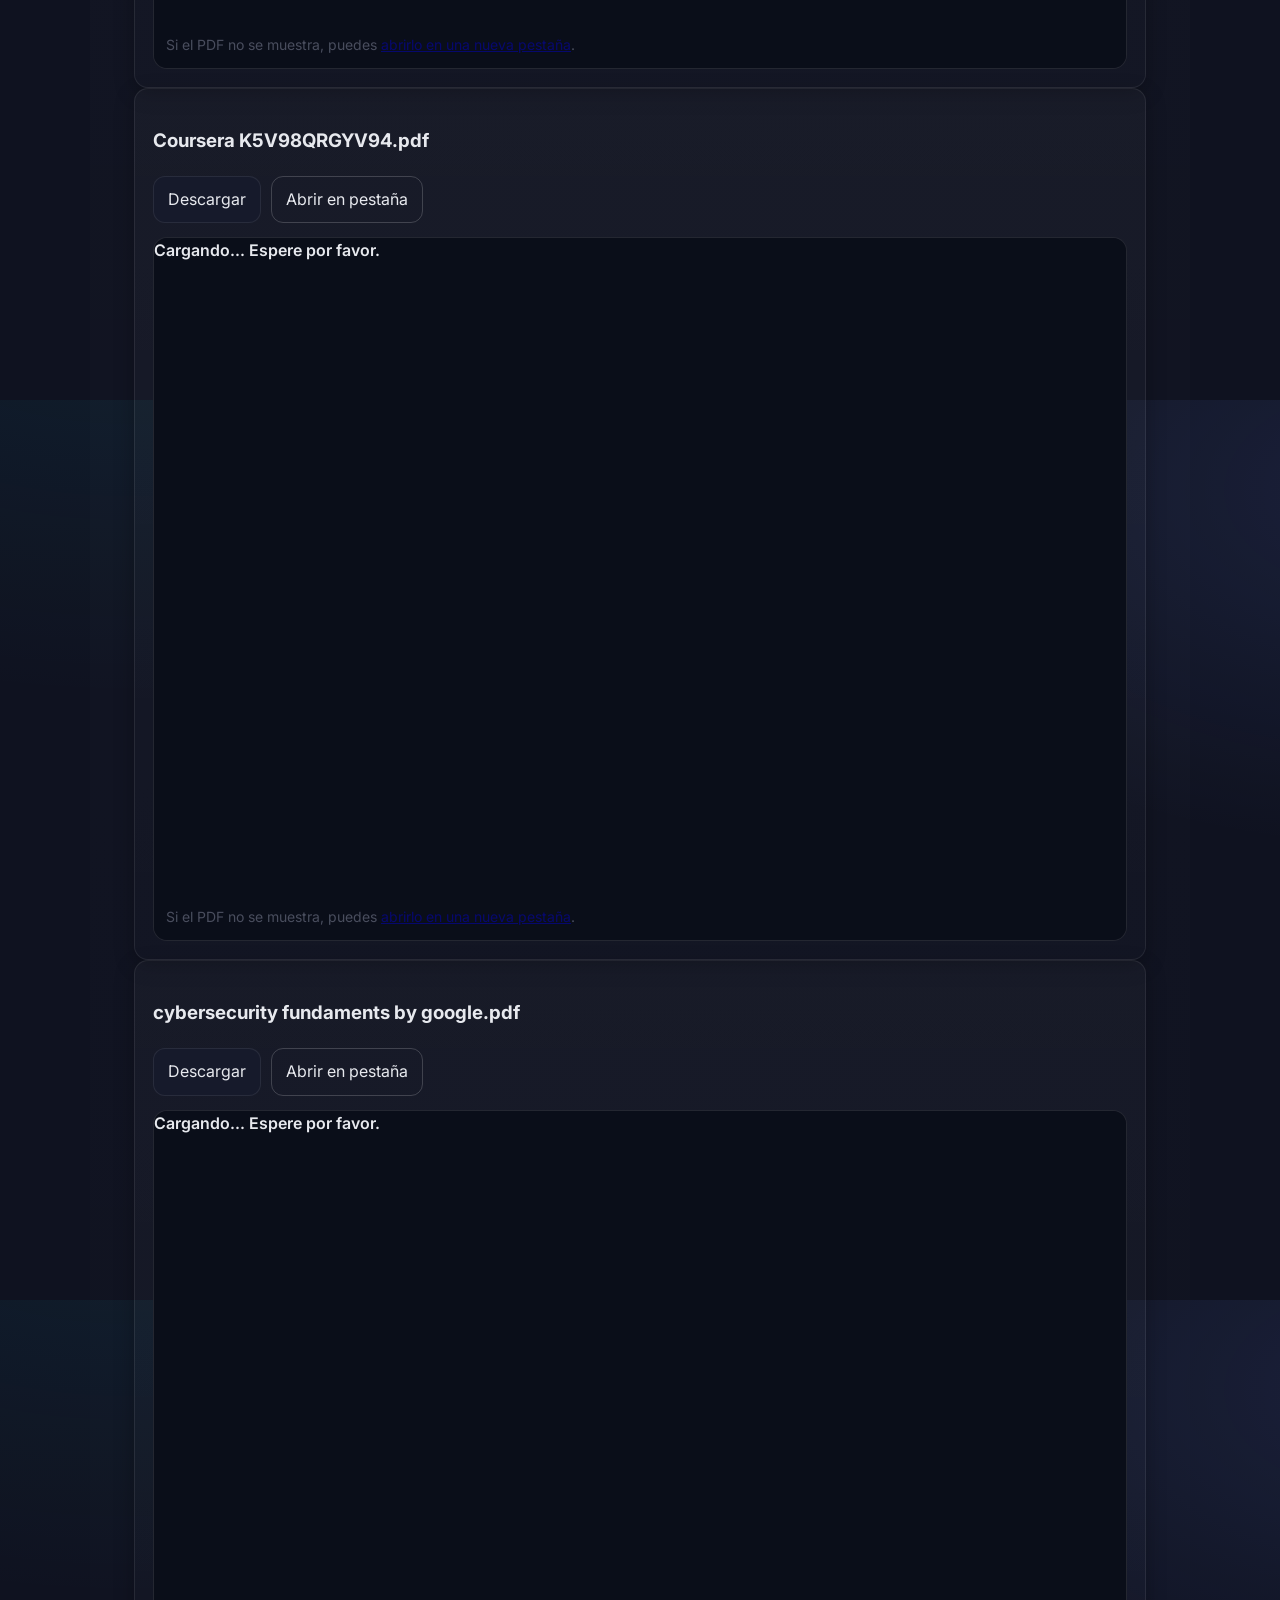
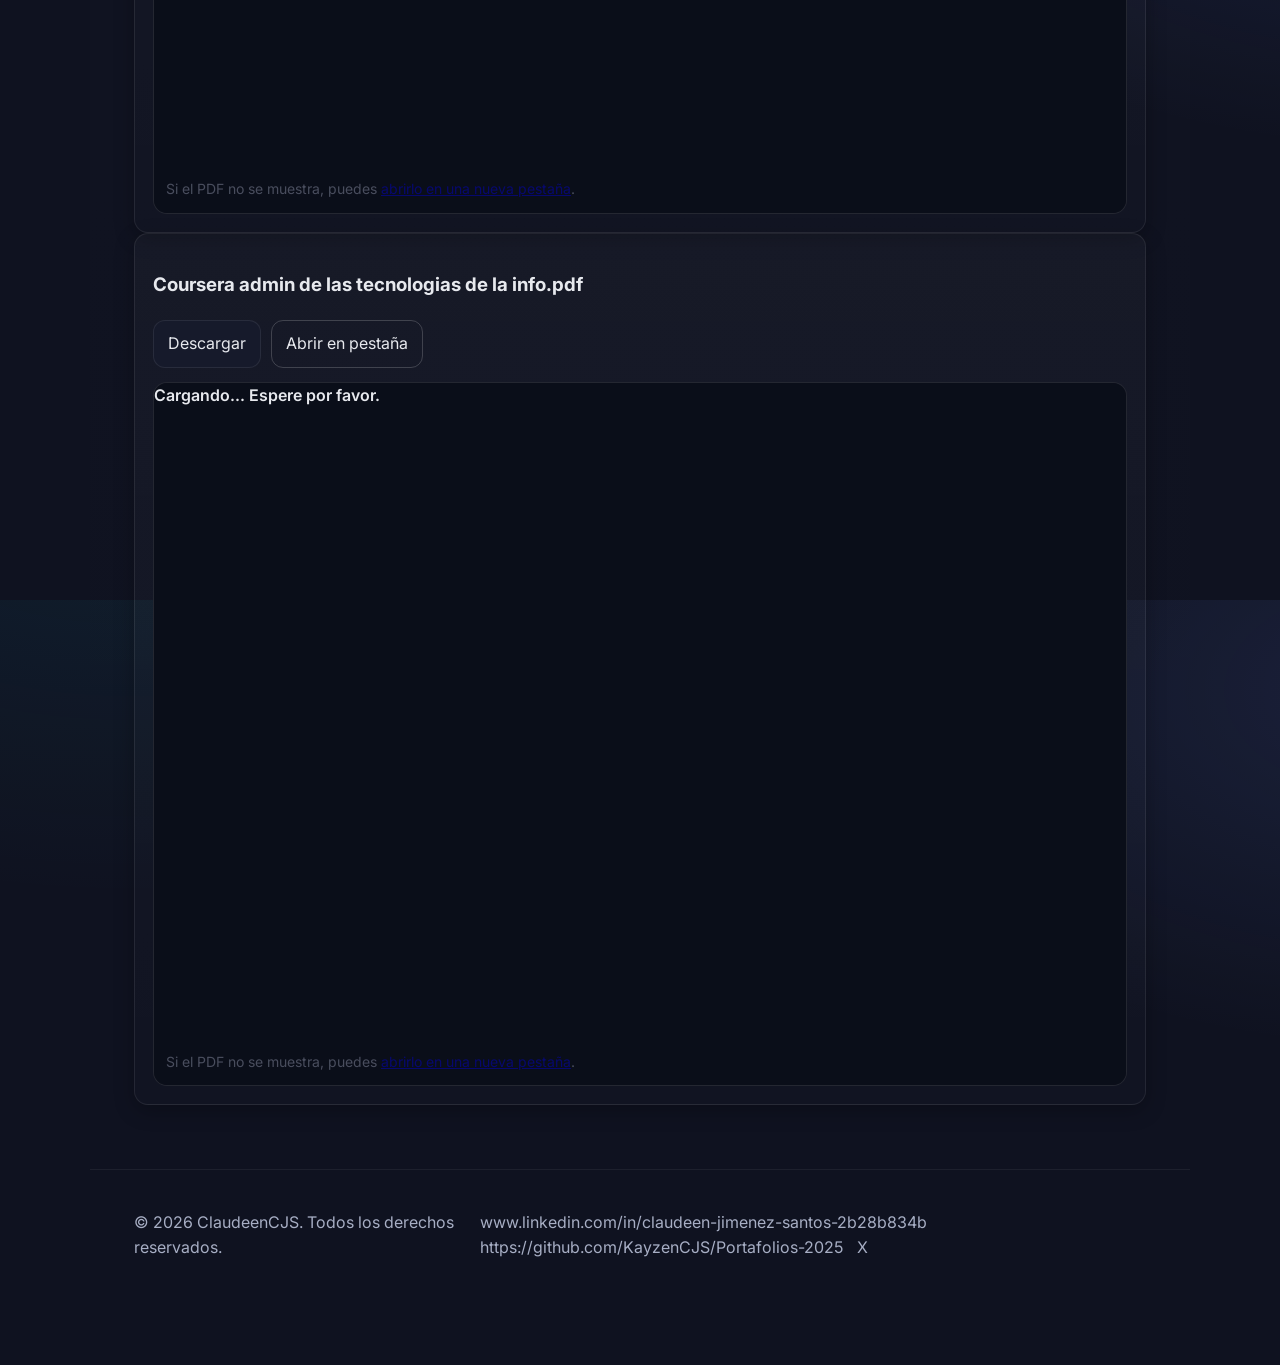
==== commit 0f562acb: "Fusión: integrando cambios locales con remotos" ====
--- a/index.html
+++ b/index.html
@@ -30,31 +30,45 @@
     </div>
   </header>
 
+    <!-- Sobre mí Section -->
+    <section id="sobre-mi" class="section alt">
+      <div class="container">
+        <div class="section-header">
+          <h2>Sobre mí</h2>
+        </div>
+        <div class="card">
+          <p style="text-align:center";>
+            Claudeen Jimenez Santos, estudiante de Ingeniería en Sistemas en la Universidad O&M en Santo Domingo. Cuento con experiencia laboral en Estados Unidos, donde trabajé en entornos dinámicos que fortalecieron mis habilidades de comunicación, servicio al cliente y adaptación multicultural. En República Dominicana también he realizado pasantías en el área tecnológica, participando en el desarrollo y soporte de sistemas internos.
+Tengo experiencia en programación (C#, SQL, MySQL, Java), manejo de HTML y CSS, ensamblaje, Linux, análisis básico y electrónica. He trabajado en proyectos como sistemas de mensajería interna y automatización de procesos, enfocándome siempre en optimizar flujos y mejorar la eficiencia. Me caracterizo por mi proactividad, responsabilidad y capacidad para resolver problemas en equipos diversos.
+Idiomas: Español (nativo) e Inglés (intermedio, reforzado por mi experiencia laboral en USA).
+          </p>
+        </div>
+      </div>
+    </section>
+
     <!-- CV Section -->
     <section id="cv" class="section">
       <div class="container">
         <div class="section-header">
           <h2>Currículum</h2>
         </div>
-       <!--  <div class="cv-actions">
-          <a class="btn" href="assets/Resume%202025.pdf" download>Descargar CV</a>
-          <label class="btn btn-outline" for="cvFile">Previsualizar otro CV</label>
-          <input id="cvFile" type="file" accept="application/pdf" hidden />
-        </div>-->
+
         <div class="cv-viewer" id="cvViewer">
+          <div class="loader" role="status" aria-live="polite">Cargando... Espere por favor.</div>
           <iframe title="Visor de CV" src="assets/Resume%202025.pdf" loading="lazy"></iframe>
           <div class="cv-fallback">
             <p>Si el PDF no se muestra, puedes <a href="assets/Resume%202025.pdf" target="_blank" rel="noopener">abrirlo en una nueva pestaña</a>.</p>
           </div>
         </div>
+
+<br>
+
       <!-- Certificaciones Section -->
     <section id="certificaciones" class="section alt">
       <div class="container">
         <div class="section-header">
           <h2>Certificaciones y Diplomas</h2>
-          <p>Visualiza tus certificaciones en PDF como archivos estáticos del proyecto (sin guardarlas en el navegador). Colócalas en <code>assets/certificados/</code> y edita la lista en <code>script.js</code> (<code>CERT_PDFS</code>).</p>
         </div>
-
         <div id="certList" class="cert-list"></div>
       </div>
     </section>
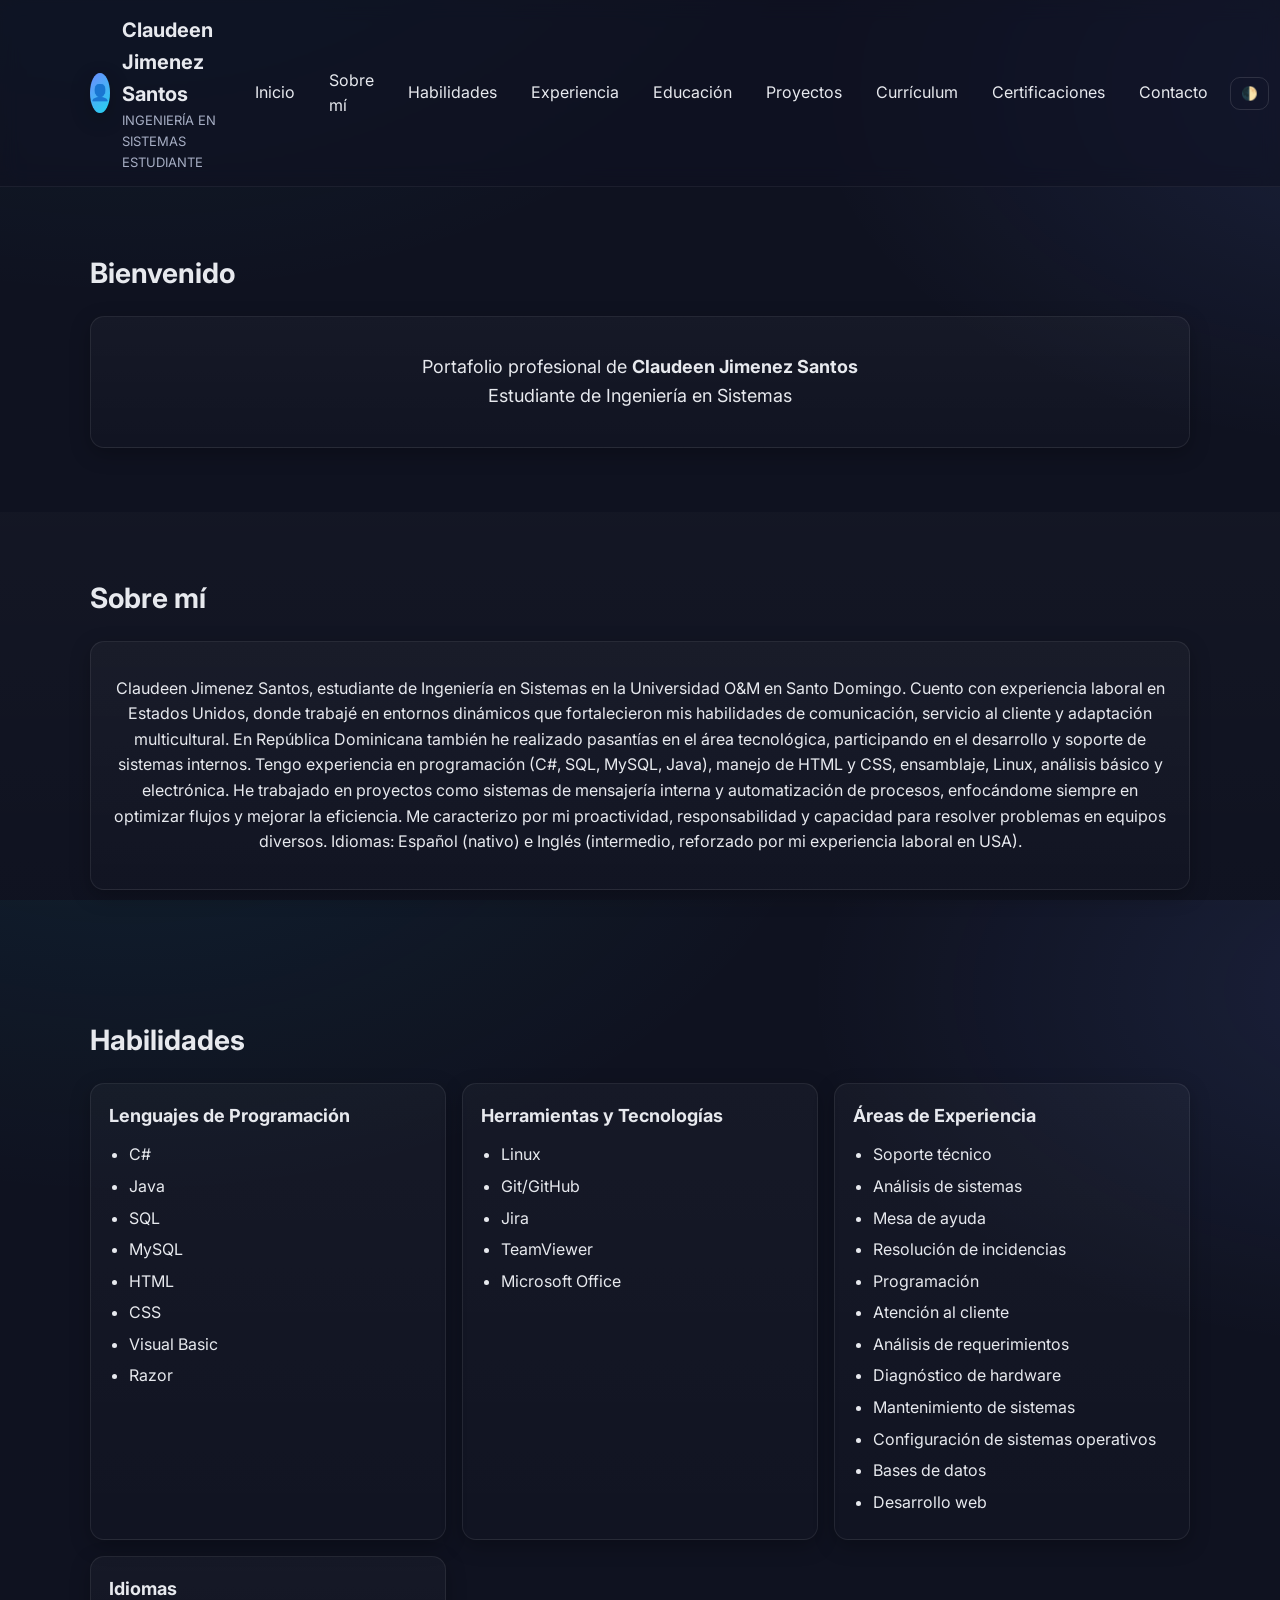
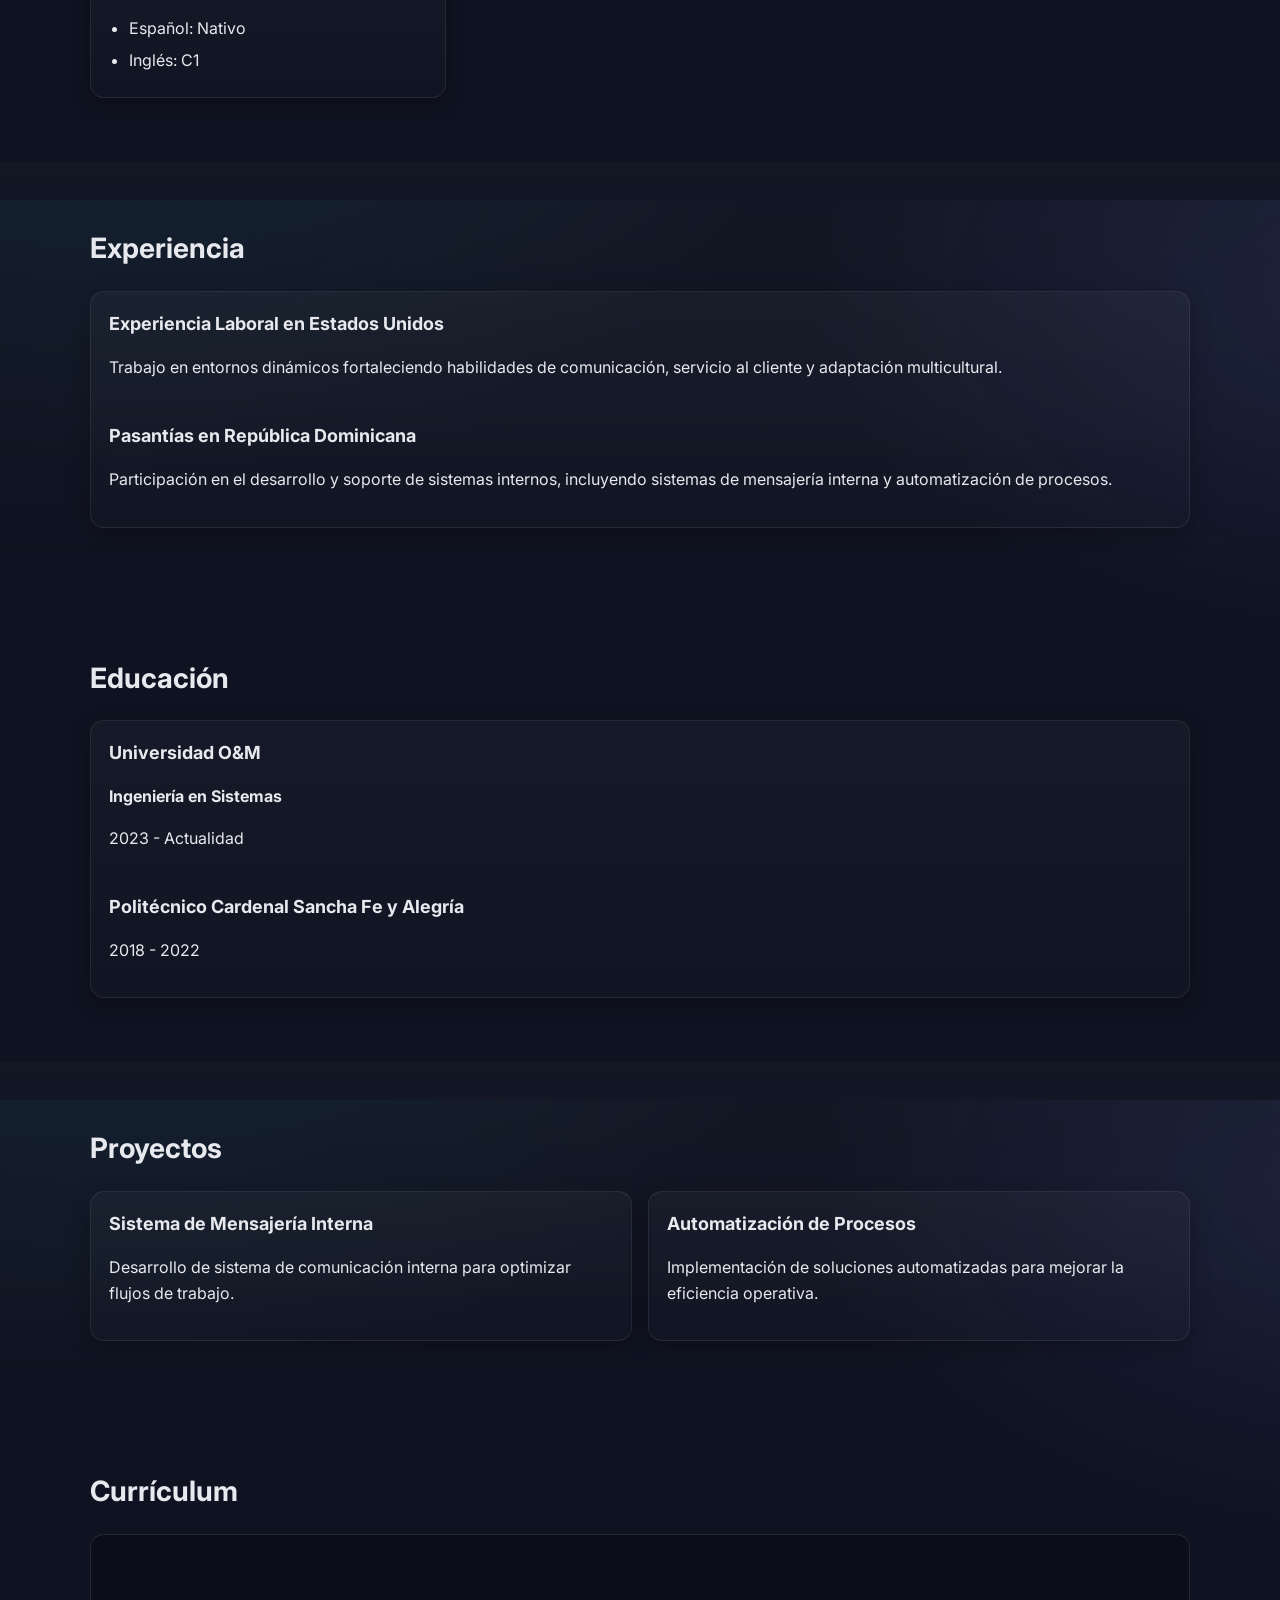
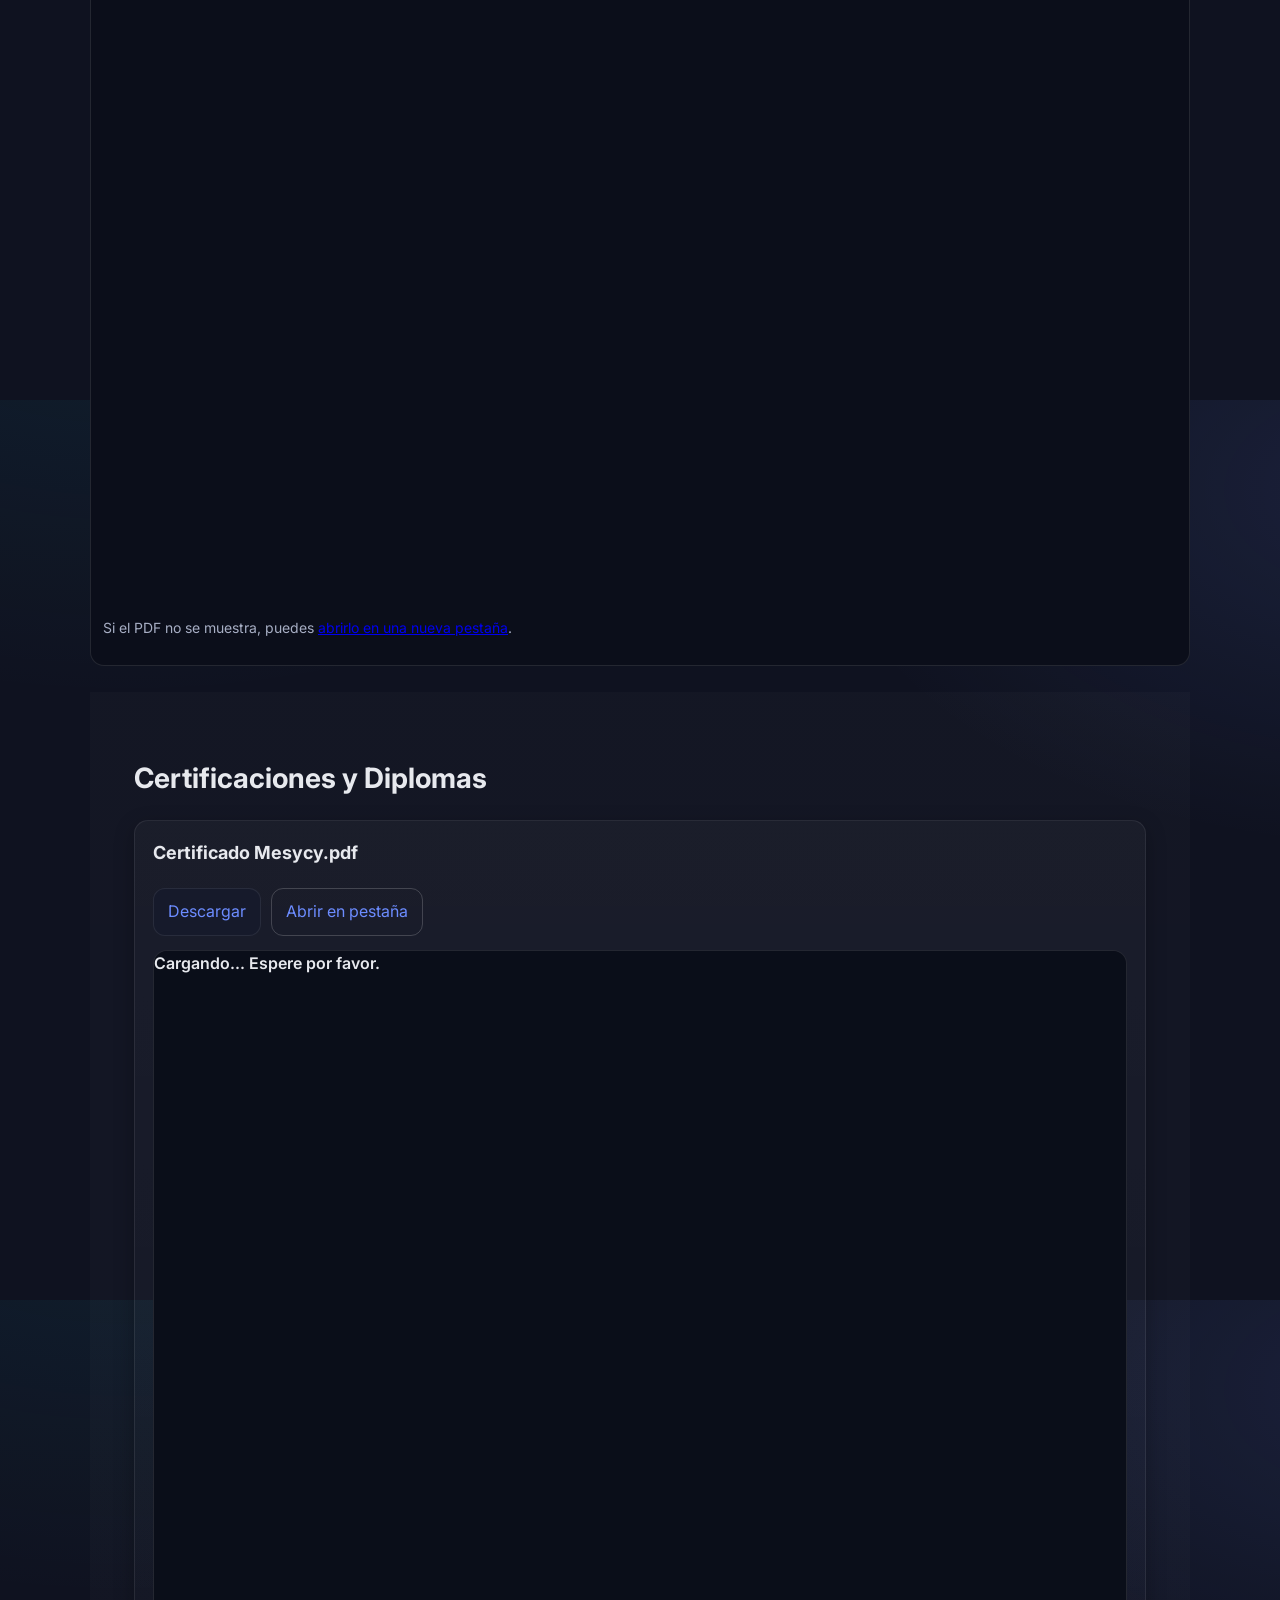
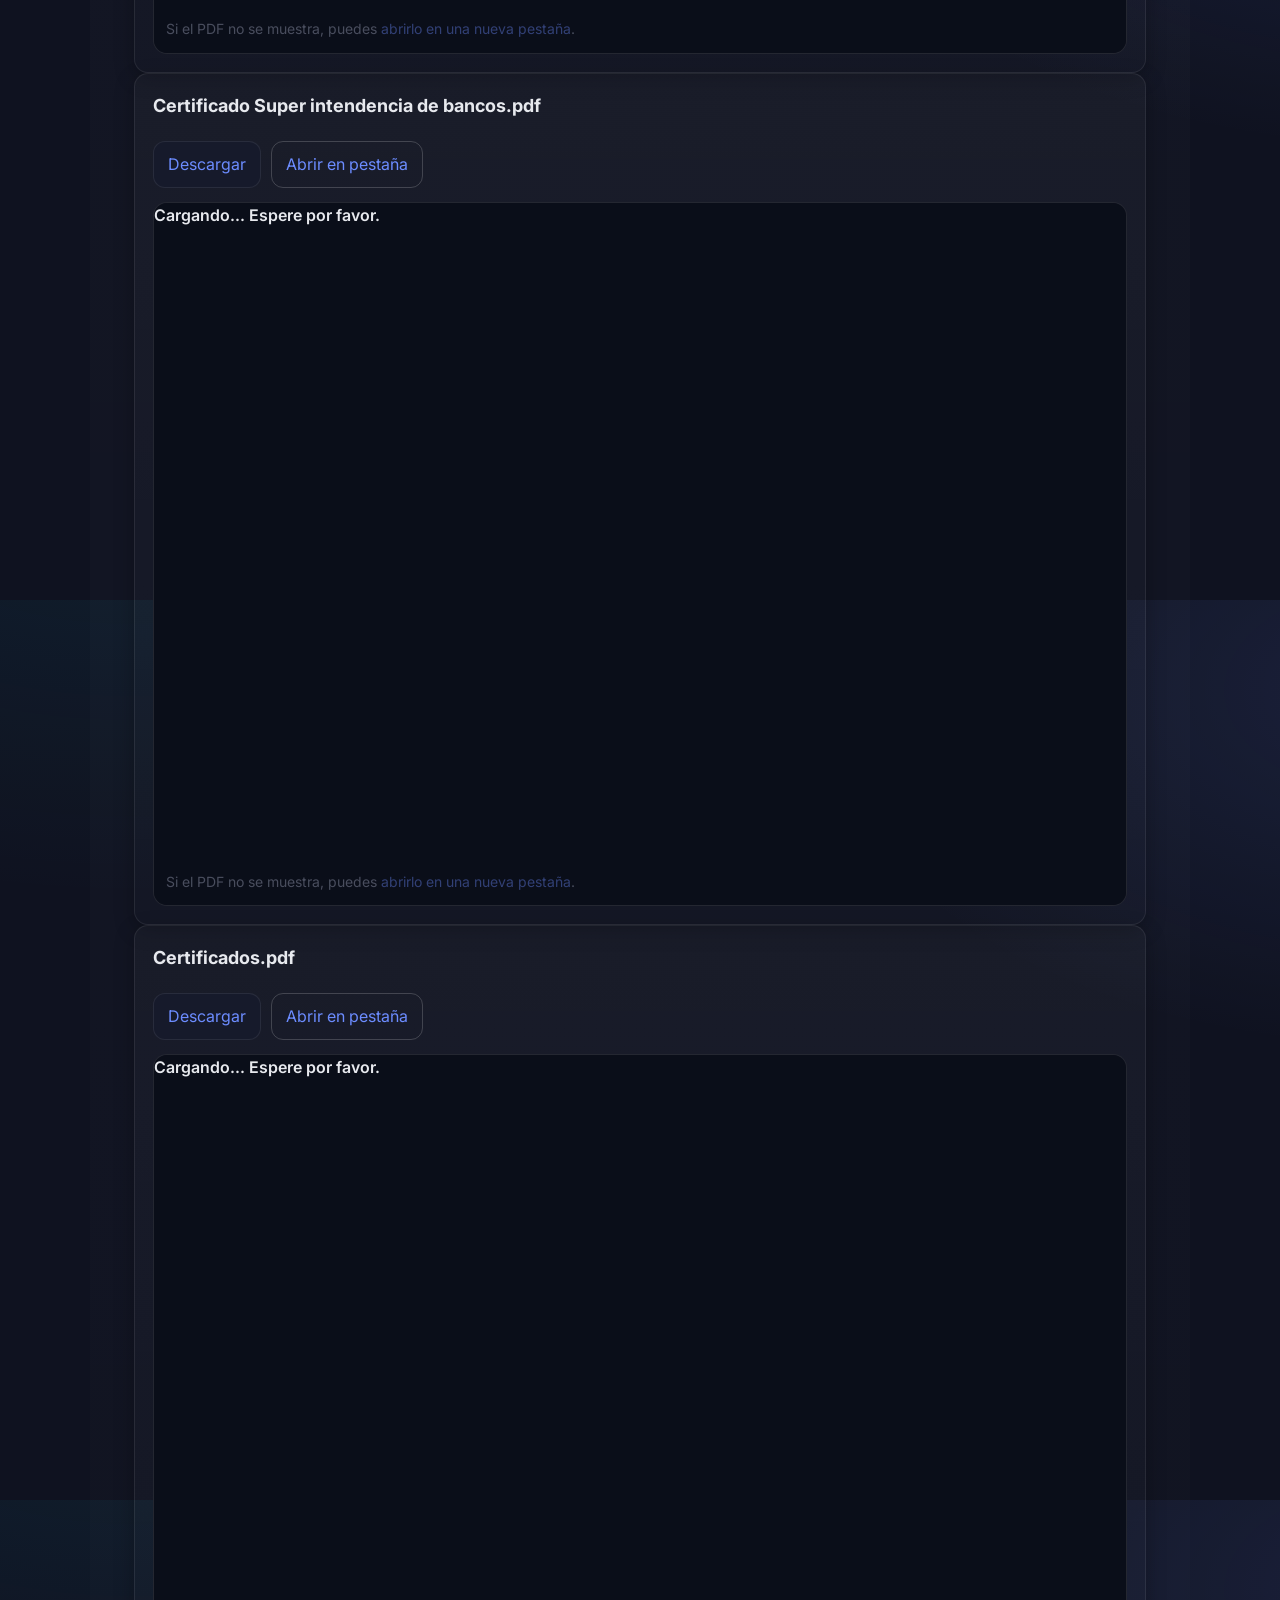
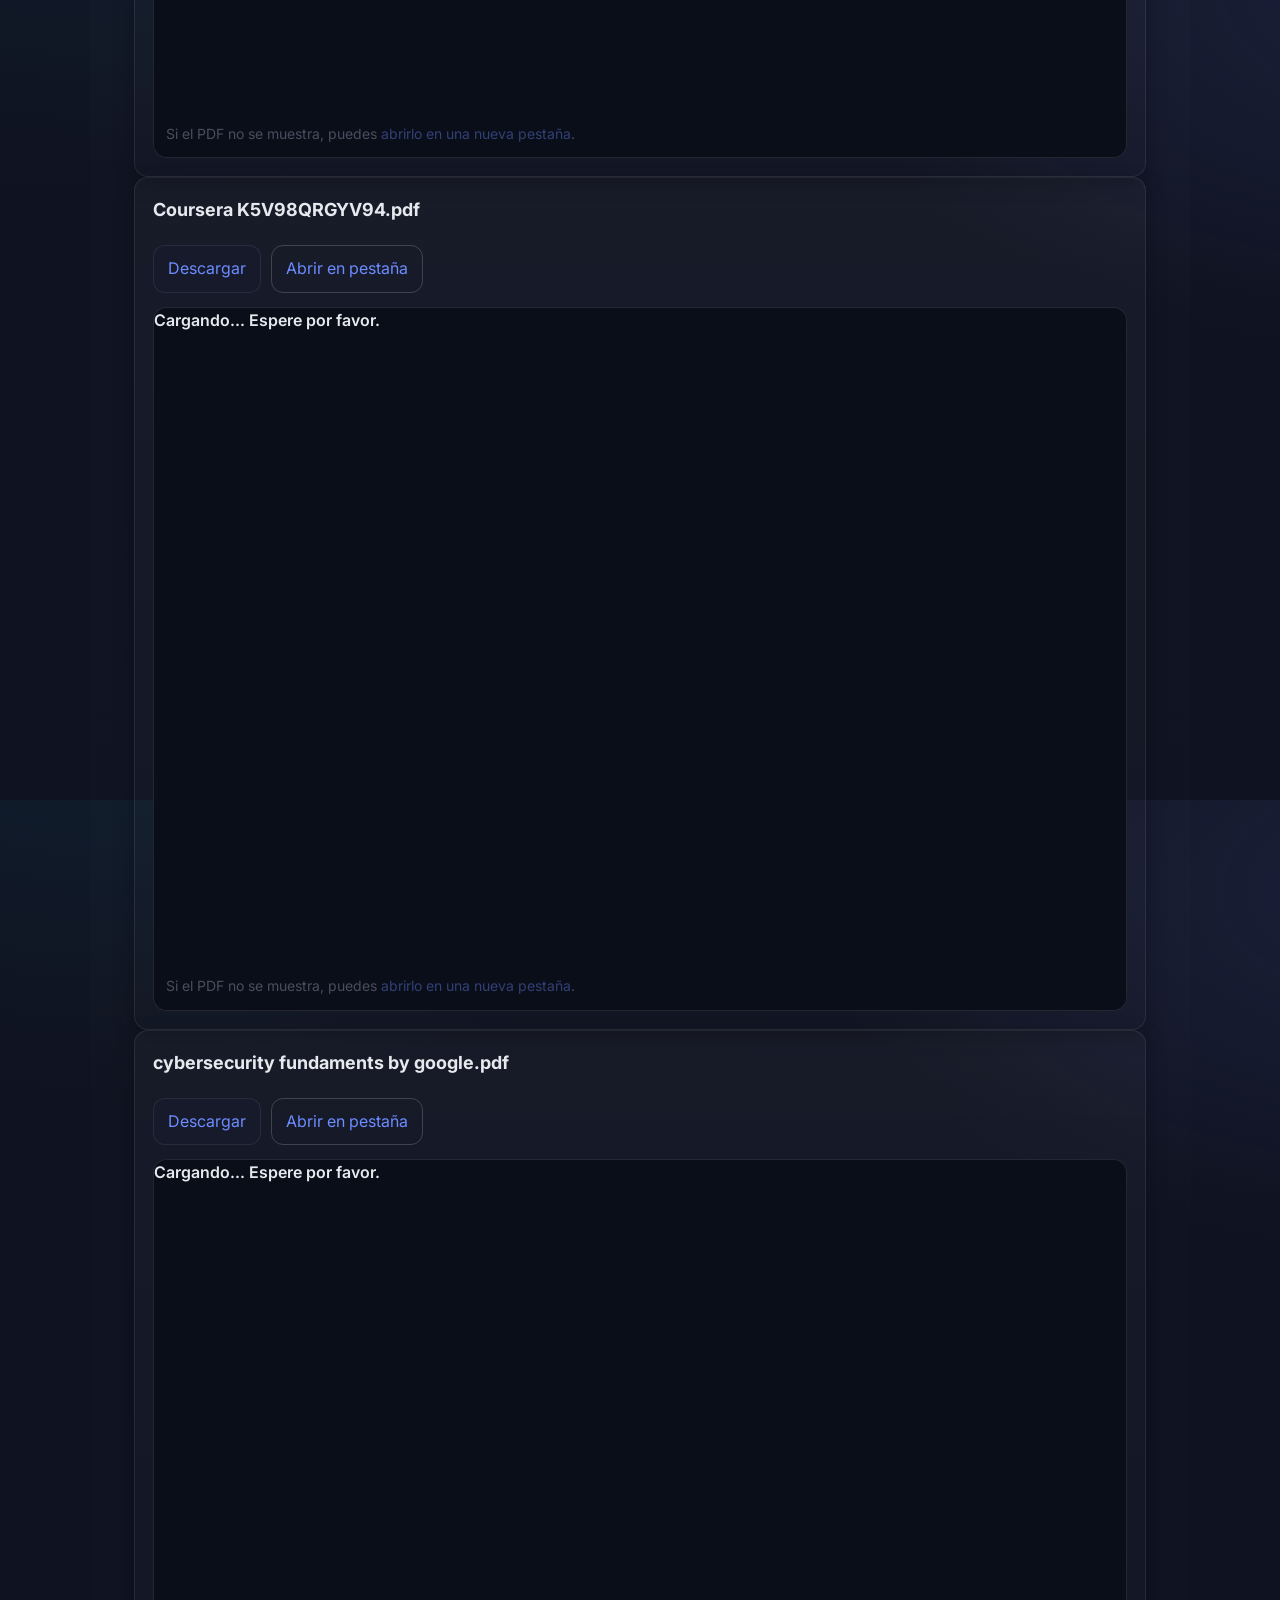
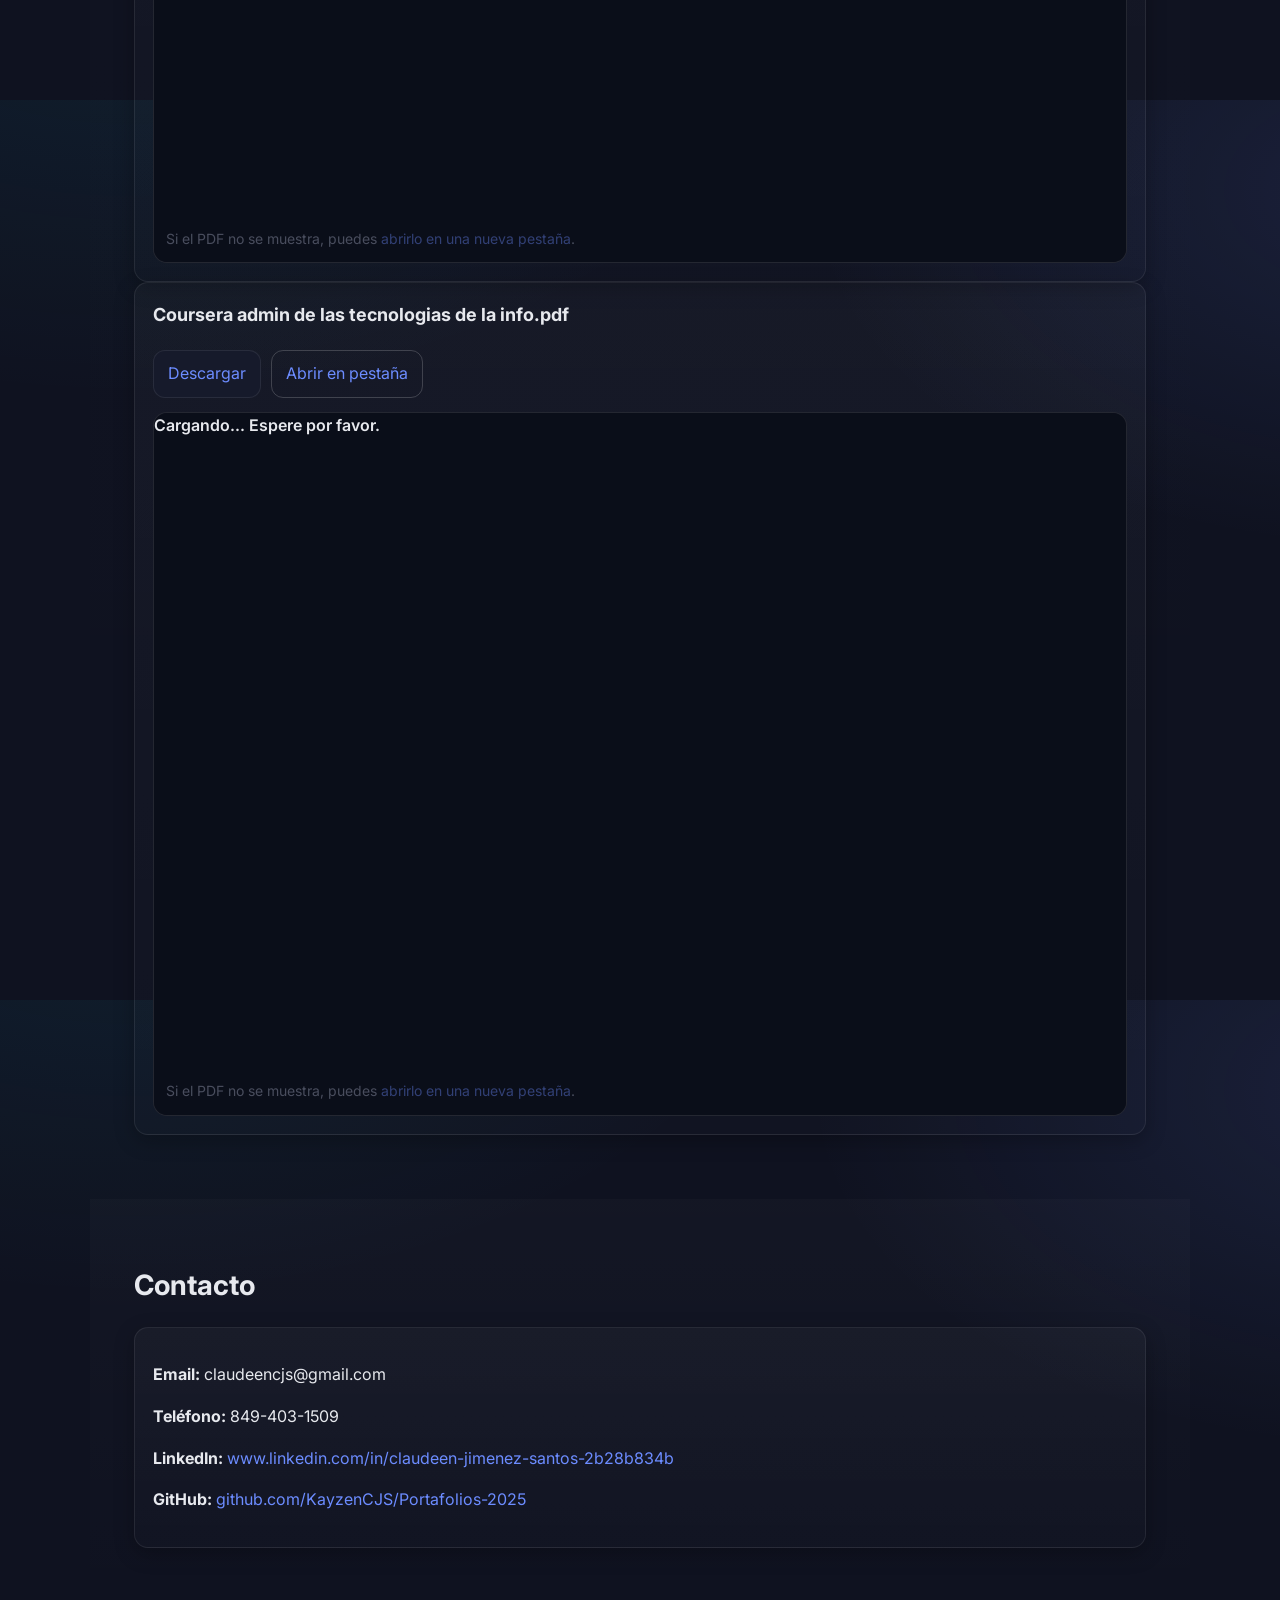
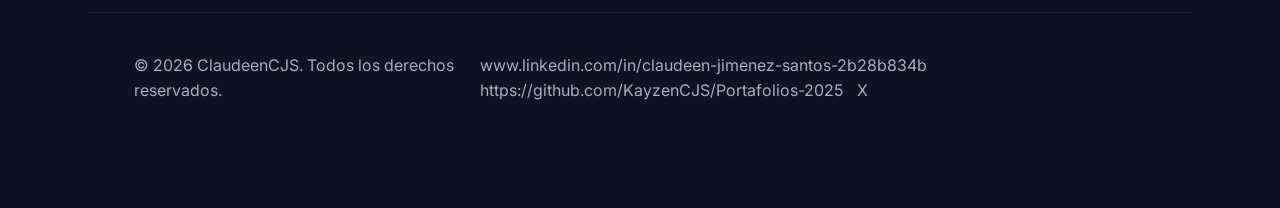
==== commit 3a4f20f4: "first commit" ====
--- a/index.html
+++ b/index.html
@@ -21,14 +21,34 @@
         </div>
       </div>
       <nav class="nav">
+        <a href="#inicio">Inicio</a>
+        <a href="#sobre-mi">Sobre mí</a>
+        <a href="#habilidades">Habilidades</a>
+        <a href="#experiencia">Experiencia</a>
+        <a href="#educacion">Educación</a>
+        <a href="#proyectos">Proyectos</a>
         <a href="#cv">Currículum</a>
         <a href="#certificaciones">Certificaciones</a>
-        <p style="font-weight: bold;">claudeencjs@gmail.com</p>
-        <p style="font-weight: bold;">849-403-1509</p>
+        <a href="#contacto">Contacto</a>
       </nav>
       <button id="themeToggle" class="icon-btn" aria-label="Cambiar tema">🌓</button>
     </div>
   </header>
+
+  <!-- Inicio Section -->
+  <section id="inicio" class="section">
+    <div class="container">
+      <div class="section-header">
+        <h2>Bienvenido</h2>
+      </div>
+      <div class="card">
+        <p style="text-align:center; font-size: 18px;">
+          Portafolio profesional de <strong>Claudeen Jimenez Santos</strong><br>
+          Estudiante de Ingeniería en Sistemas
+        </p>
+      </div>
+    </div>
+  </section>
 
     <!-- Sobre mí Section -->
     <section id="sobre-mi" class="section alt">
@@ -46,6 +66,116 @@
       </div>
     </section>
 
+    <!-- Habilidades Section -->
+    <section id="habilidades" class="section">
+      <div class="container">
+        <div class="section-header">
+          <h2>Habilidades</h2>
+        </div>
+        <div class="skills-grid">
+          <div class="card skill-category">
+            <h3>Lenguajes de Programación</h3>
+            <ul>
+              <li>C#</li>
+              <li>Java</li>
+              <li>SQL</li>
+              <li>MySQL</li>
+              <li>HTML</li>
+              <li>CSS</li>
+              <li>Visual Basic</li>
+              <li>Razor</li>
+            </ul>
+          </div>
+          <div class="card skill-category">
+            <h3>Herramientas y Tecnologías</h3>
+            <ul>
+              <li>Linux</li>
+              <li>Git/GitHub</li>
+              <li>Jira</li>
+              <li>TeamViewer</li>
+              <li>Microsoft Office</li>
+            </ul>
+          </div>
+          <div class="card skill-category">
+            <h3>Áreas de Experiencia</h3>
+            <ul>
+              <li>Soporte técnico</li>
+              <li>Análisis de sistemas</li>
+              <li>Mesa de ayuda</li>
+              <li>Resolución de incidencias</li>
+              <li>Programación</li>
+              <li>Atención al cliente</li>
+              <li>Análisis de requerimientos</li>
+              <li>Diagnóstico de hardware</li>
+              <li>Mantenimiento de sistemas</li>
+              <li>Configuración de sistemas operativos</li>
+              <li>Bases de datos</li>
+              <li>Desarrollo web</li>
+            </ul>
+          </div>
+          <div class="card skill-category">
+            <h3>Idiomas</h3>
+            <ul>
+              <li>Español: Nativo</li>
+              <li>Inglés: C1</li>
+            </ul>
+          </div>
+        </div>
+      </div>
+    </section>
+
+    <!-- Experiencia Section -->
+    <section id="experiencia" class="section alt">
+      <div class="container">
+        <div class="section-header">
+          <h2>Experiencia</h2>
+        </div>
+        <div class="card">
+          <h3>Experiencia Laboral en Estados Unidos</h3>
+          <p>Trabajo en entornos dinámicos fortaleciendo habilidades de comunicación, servicio al cliente y adaptación multicultural.</p>
+          <br>
+          <h3>Pasantías en República Dominicana</h3>
+          <p>Participación en el desarrollo y soporte de sistemas internos, incluyendo sistemas de mensajería interna y automatización de procesos.</p>
+        </div>
+      </div>
+    </section>
+
+    <!-- Educación Section -->
+    <section id="educacion" class="section">
+      <div class="container">
+        <div class="section-header">
+          <h2>Educación</h2>
+        </div>
+        <div class="card">
+          <h3>Universidad O&M</h3>
+          <p><strong>Ingeniería en Sistemas</strong></p>
+          <p>2023 - Actualidad</p>
+          <br>
+          <h3>Politécnico Cardenal Sancha Fe y Alegría</h3>
+          <p>2018 - 2022</p>
+        </div>
+      </div>
+    </section>
+
+    <!-- Proyectos Section -->
+    <section id="proyectos" class="section alt">
+      <div class="container">
+        <div class="section-header">
+          <h2>Proyectos</h2>
+        </div>
+        <div class="projects-grid">
+          <div class="card project-card">
+            <h3>Sistema de Mensajería Interna</h3>
+            <p>Desarrollo de sistema de comunicación interna para optimizar flujos de trabajo.</p>
+          </div>
+          <div class="card project-card">
+            <h3>Automatización de Procesos</h3>
+            <p>Implementación de soluciones automatizadas para mejorar la eficiencia operativa.</p>
+          </div>
+        </div>
+      </div>
+    </section>
+
     <!-- CV Section -->
     <section id="cv" class="section">
       <div class="container">
@@ -55,9 +185,9 @@
 
         <div class="cv-viewer" id="cvViewer">
           <div class="loader" role="status" aria-live="polite">Cargando... Espere por favor.</div>
-          <iframe title="Visor de CV" src="assets/Resume%202025.pdf" loading="lazy"></iframe>
+          <iframe title="Visor de CV" src="assets/Claudeen%20Jimenez%20Ingeniera.pdf" loading="lazy"></iframe>
           <div class="cv-fallback">
-            <p>Si el PDF no se muestra, puedes <a href="assets/Resume%202025.pdf" target="_blank" rel="noopener">abrirlo en una nueva pestaña</a>.</p>
+            <p>Si el PDF no se muestra, puedes <a href="assets/Claudeen%20Jimenez%20Ingeniera.pdf" target="_blank" rel="noopener">abrirlo en una nueva pestaña</a>.</p>
           </div>
         </div>
 
@@ -70,6 +200,21 @@
           <h2>Certificaciones y Diplomas</h2>
         </div>
         <div id="certList" class="cert-list"></div>
+      </div>
+    </section>
+
+    <!-- Contacto Section -->
+    <section id="contacto" class="section alt">
+      <div class="container">
+        <div class="section-header">
+          <h2>Contacto</h2>
+        </div>
+        <div class="card">
+          <p><strong>Email:</strong> claudeencjs@gmail.com</p>
+          <p><strong>Teléfono:</strong> 849-403-1509</p>
+          <p><strong>LinkedIn:</strong> <a href="https://www.linkedin.com/in/claudeen-jimenez-santos-2b28b834b" target="_blank" rel="noopener">www.linkedin.com/in/claudeen-jimenez-santos-2b28b834b</a></p>
+          <p><strong>GitHub:</strong> <a href="https://github.com/KayzenCJS/Portafolios-2025" target="_blank" rel="noopener">github.com/KayzenCJS/Portafolios-2025</a></p>
+        </div>
       </div>
     </section>
 
@@ -94,6 +239,6 @@
     </div>
   </div>
 
-  <script src="script.js"></script>
+  <script src="script.js" defer></script>
 </body>
 </html>
--- a/styles.css
+++ b/styles.css
@@ -69,6 +69,21 @@
 
 /* Cards and panels */
 .card { background: linear-gradient(180deg, rgba(255,255,255,.03), rgba(255,255,255,.01)); border: 1px solid rgba(255,255,255,.08); border-radius: var(--radius); box-shadow: var(--shadow-sm); padding: 18px; }
+.card h3 { margin-top: 0; margin-bottom: 12px; font-size: 18px; }
+.card ul { margin: 0; padding-left: 20px; }
+.card li { margin-bottom: 6px; }
+.card a { color: var(--primary); text-decoration: none; }
+.card a:hover { text-decoration: underline; }
+
+/* Skills Grid */
+.skills-grid { display: grid; grid-template-columns: repeat(auto-fit, minmax(280px, 1fr)); gap: 16px; }
+.skill-category { transition: transform 0.2s ease; }
+.skill-category:hover { transform: translateY(-2px); }
+
+/* Projects Grid */
+.projects-grid { display: grid; grid-template-columns: repeat(auto-fit, minmax(300px, 1fr)); gap: 16px; }
+.project-card { transition: transform 0.2s ease; }
+.project-card:hover { transform: translateY(-2px); }
 
 /* CV */
 .cv-actions { display: flex; flex-wrap: wrap; gap: 10px; align-items: center; margin-bottom: 14px; }
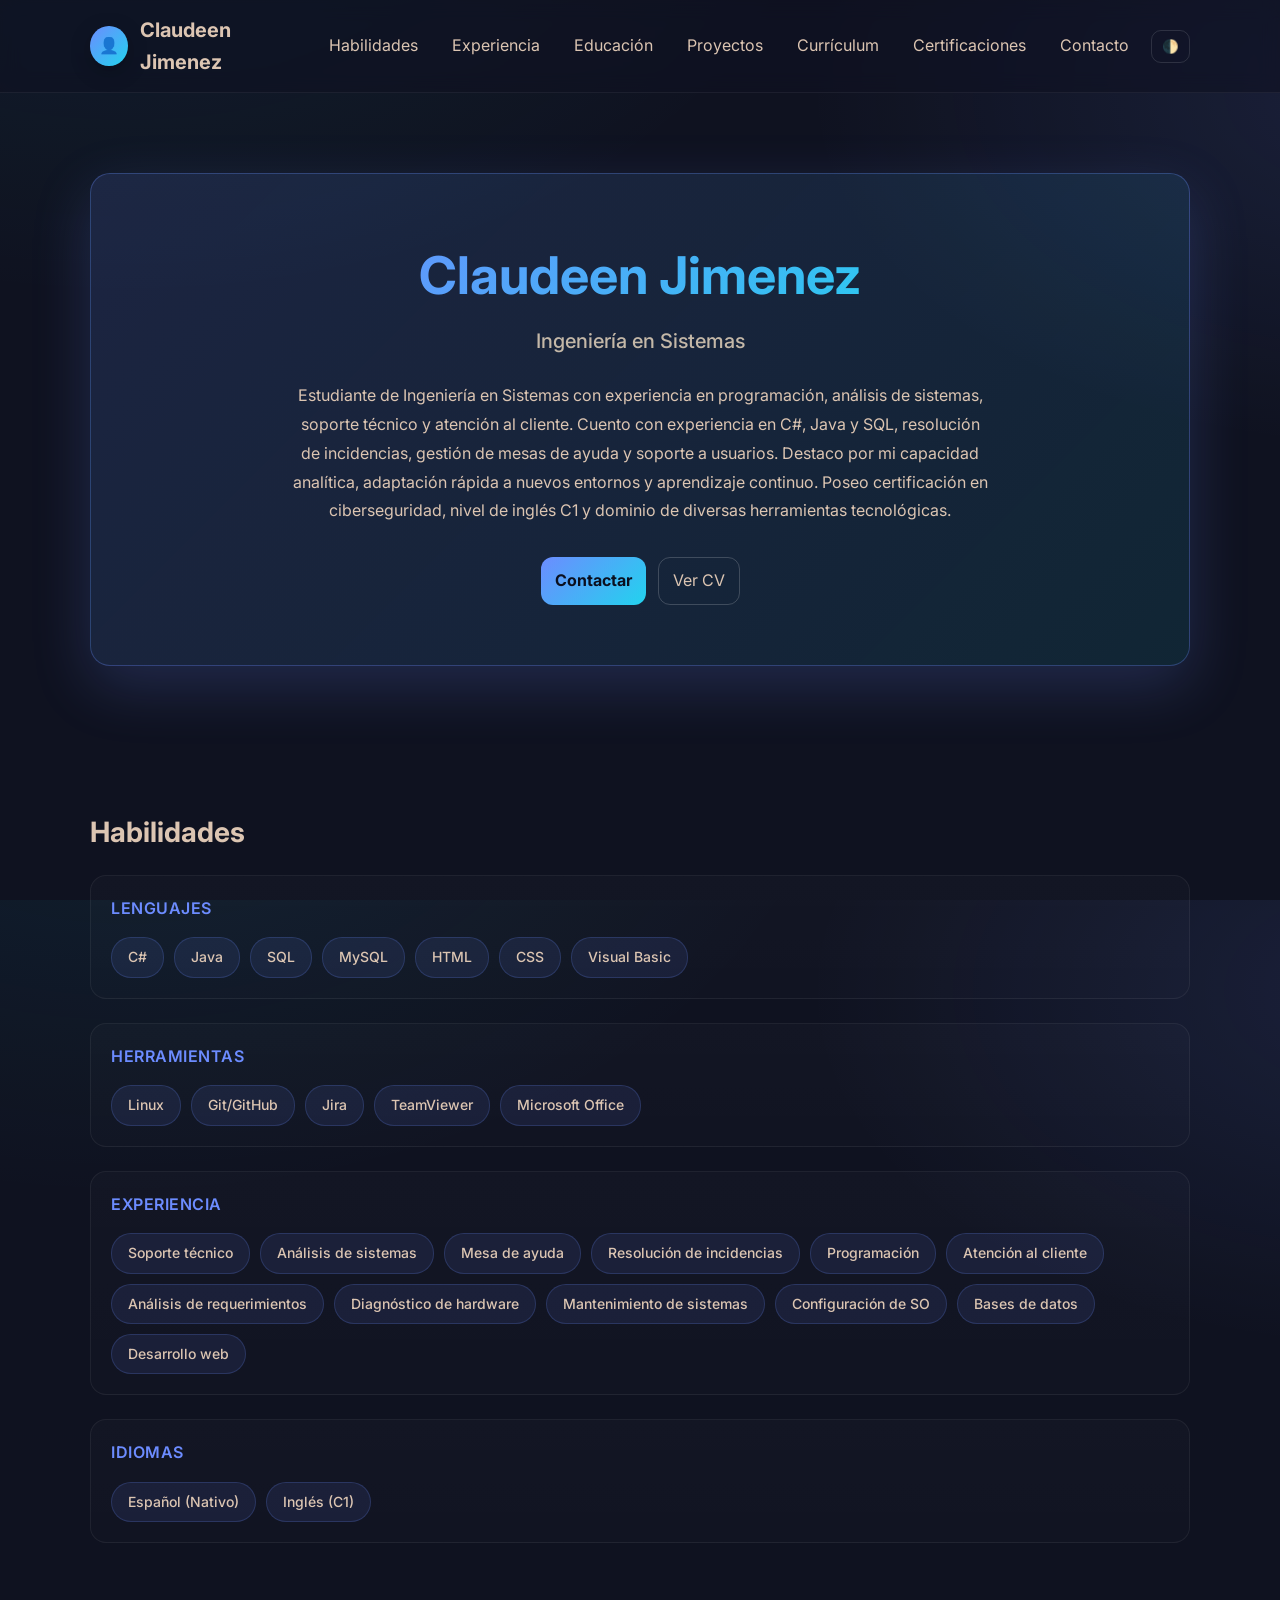
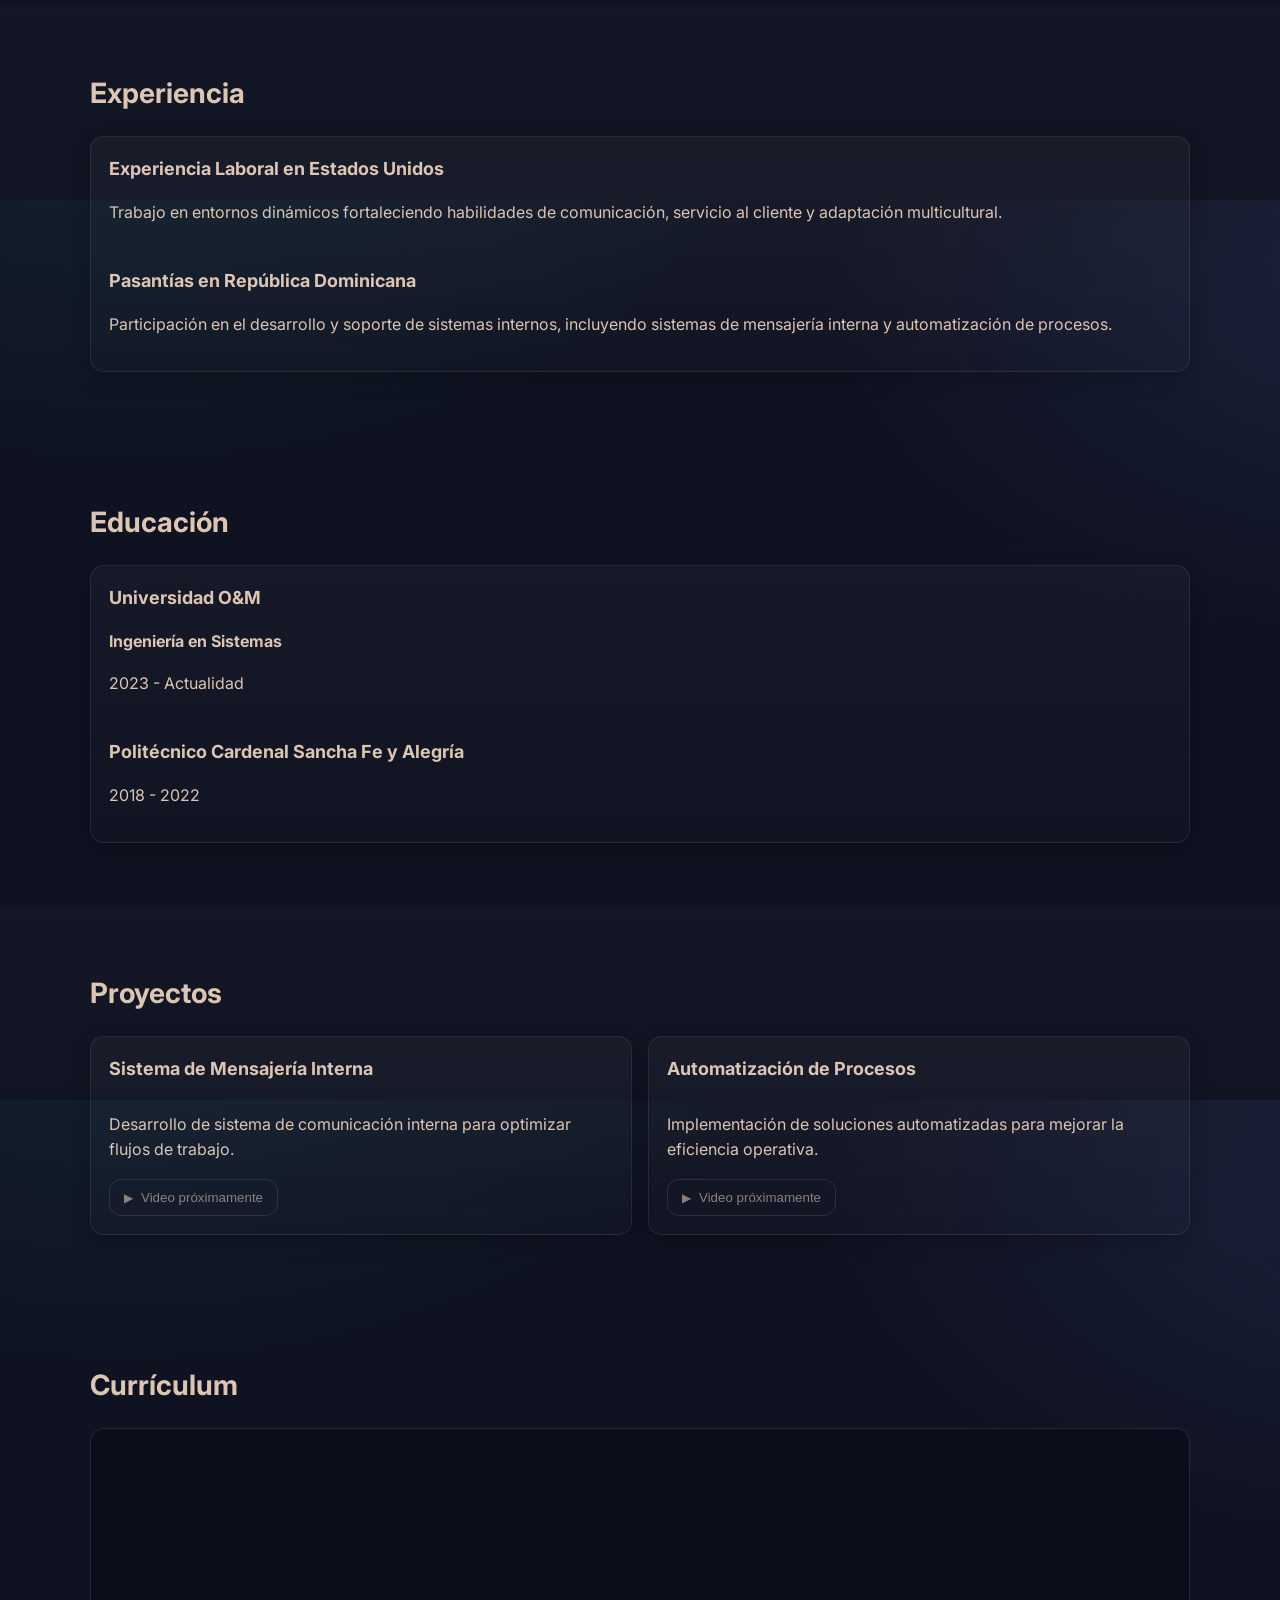
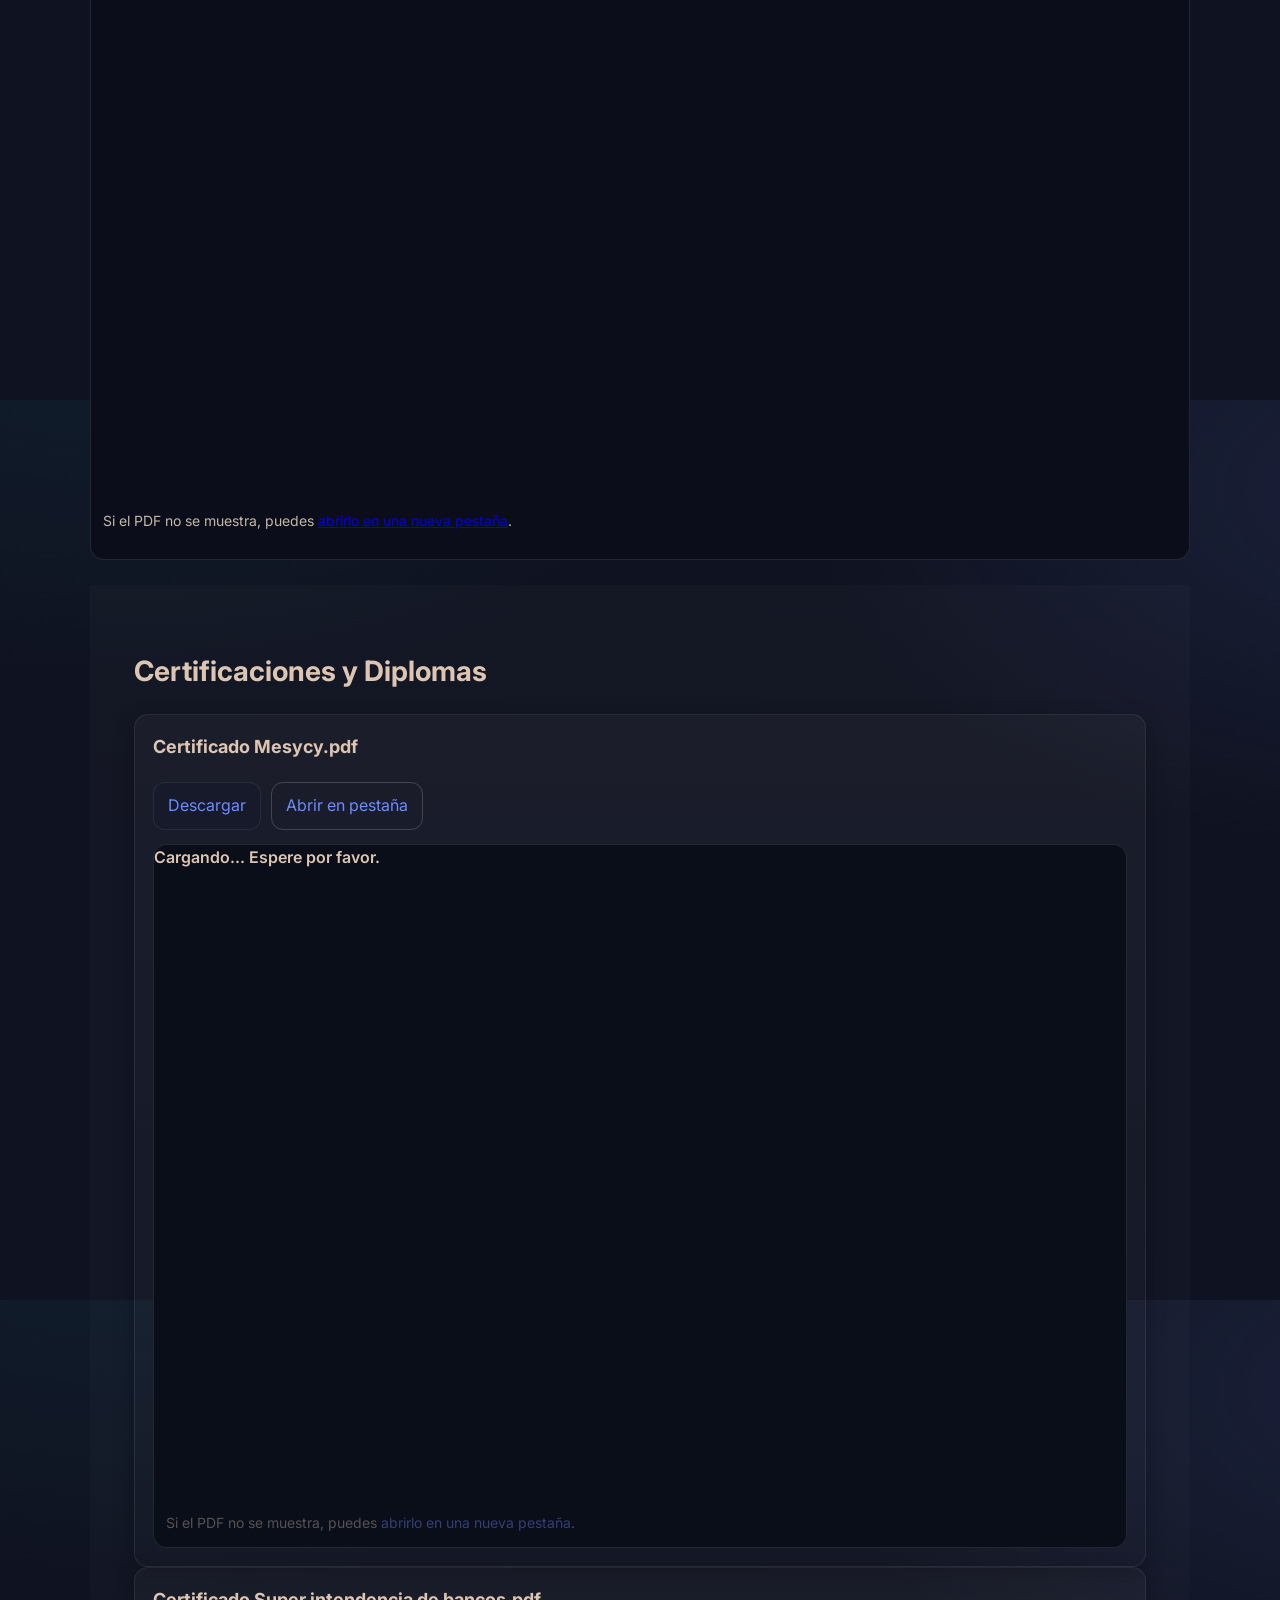
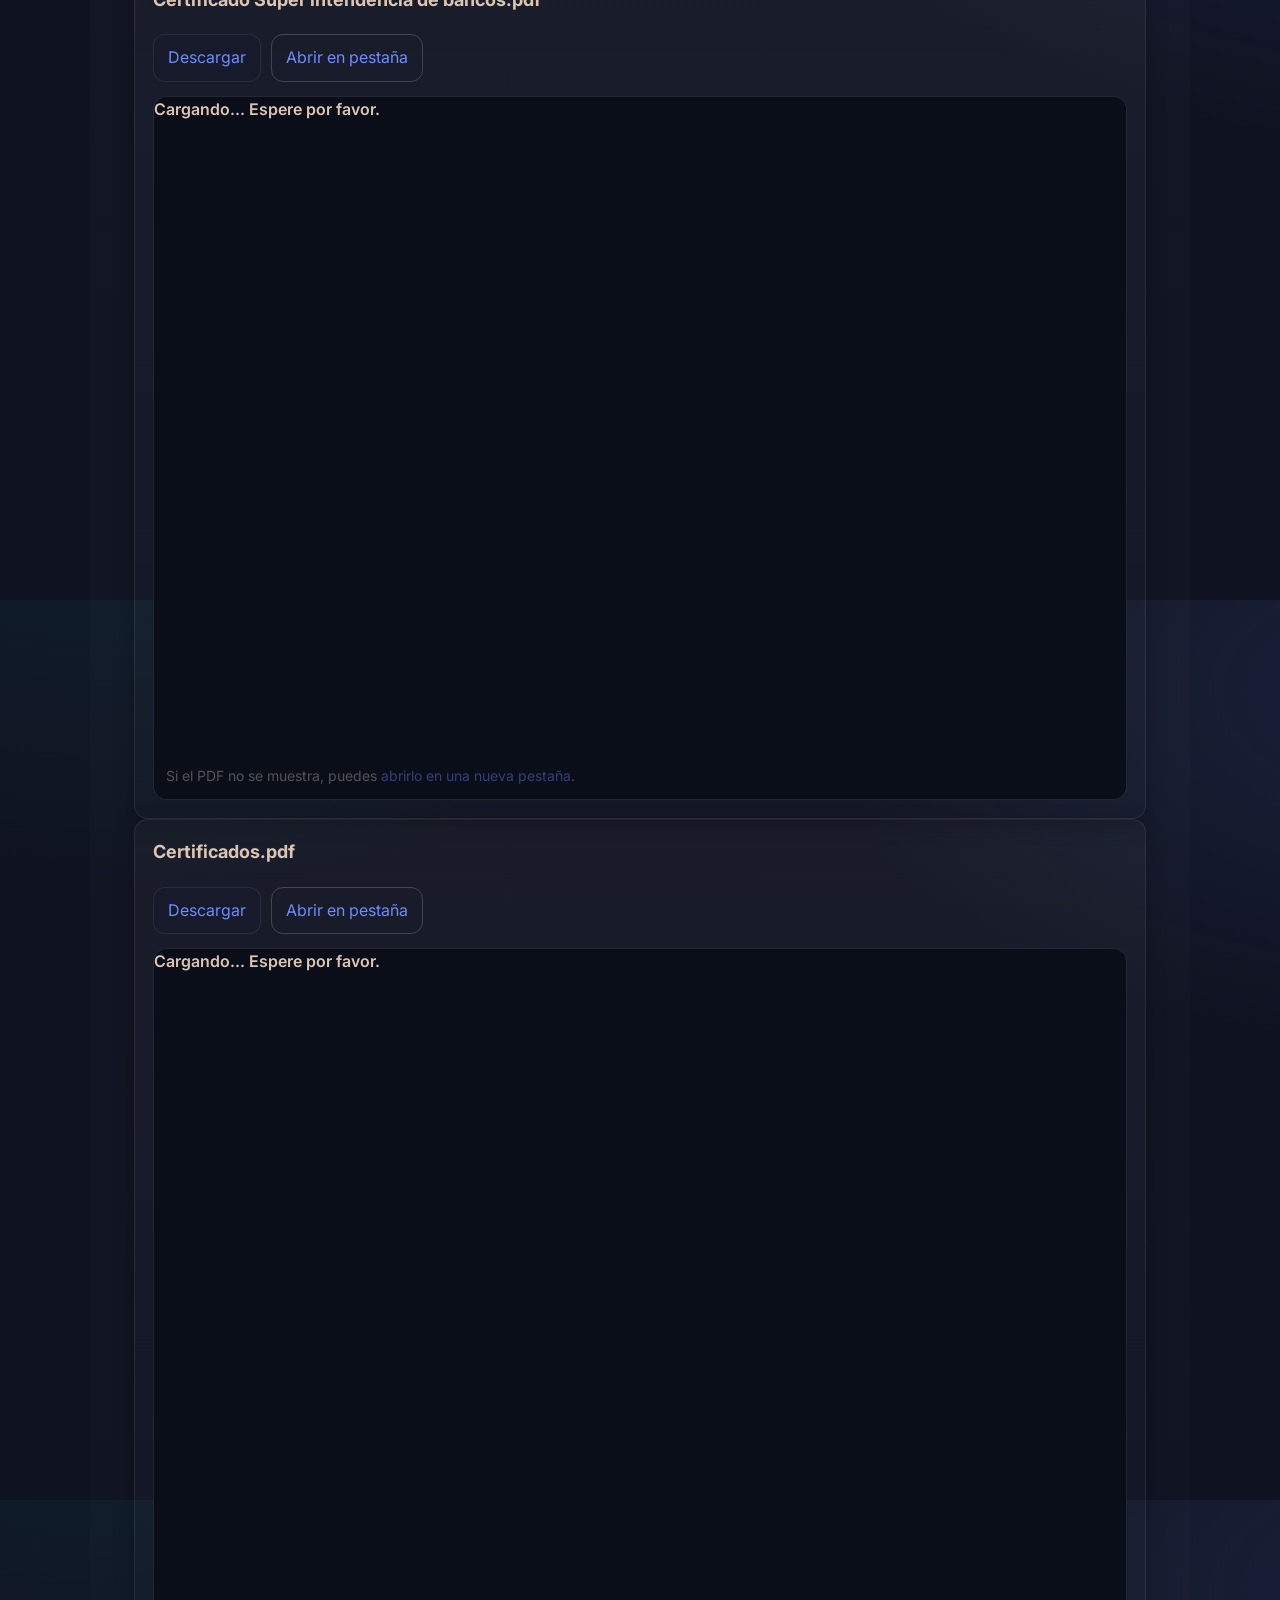
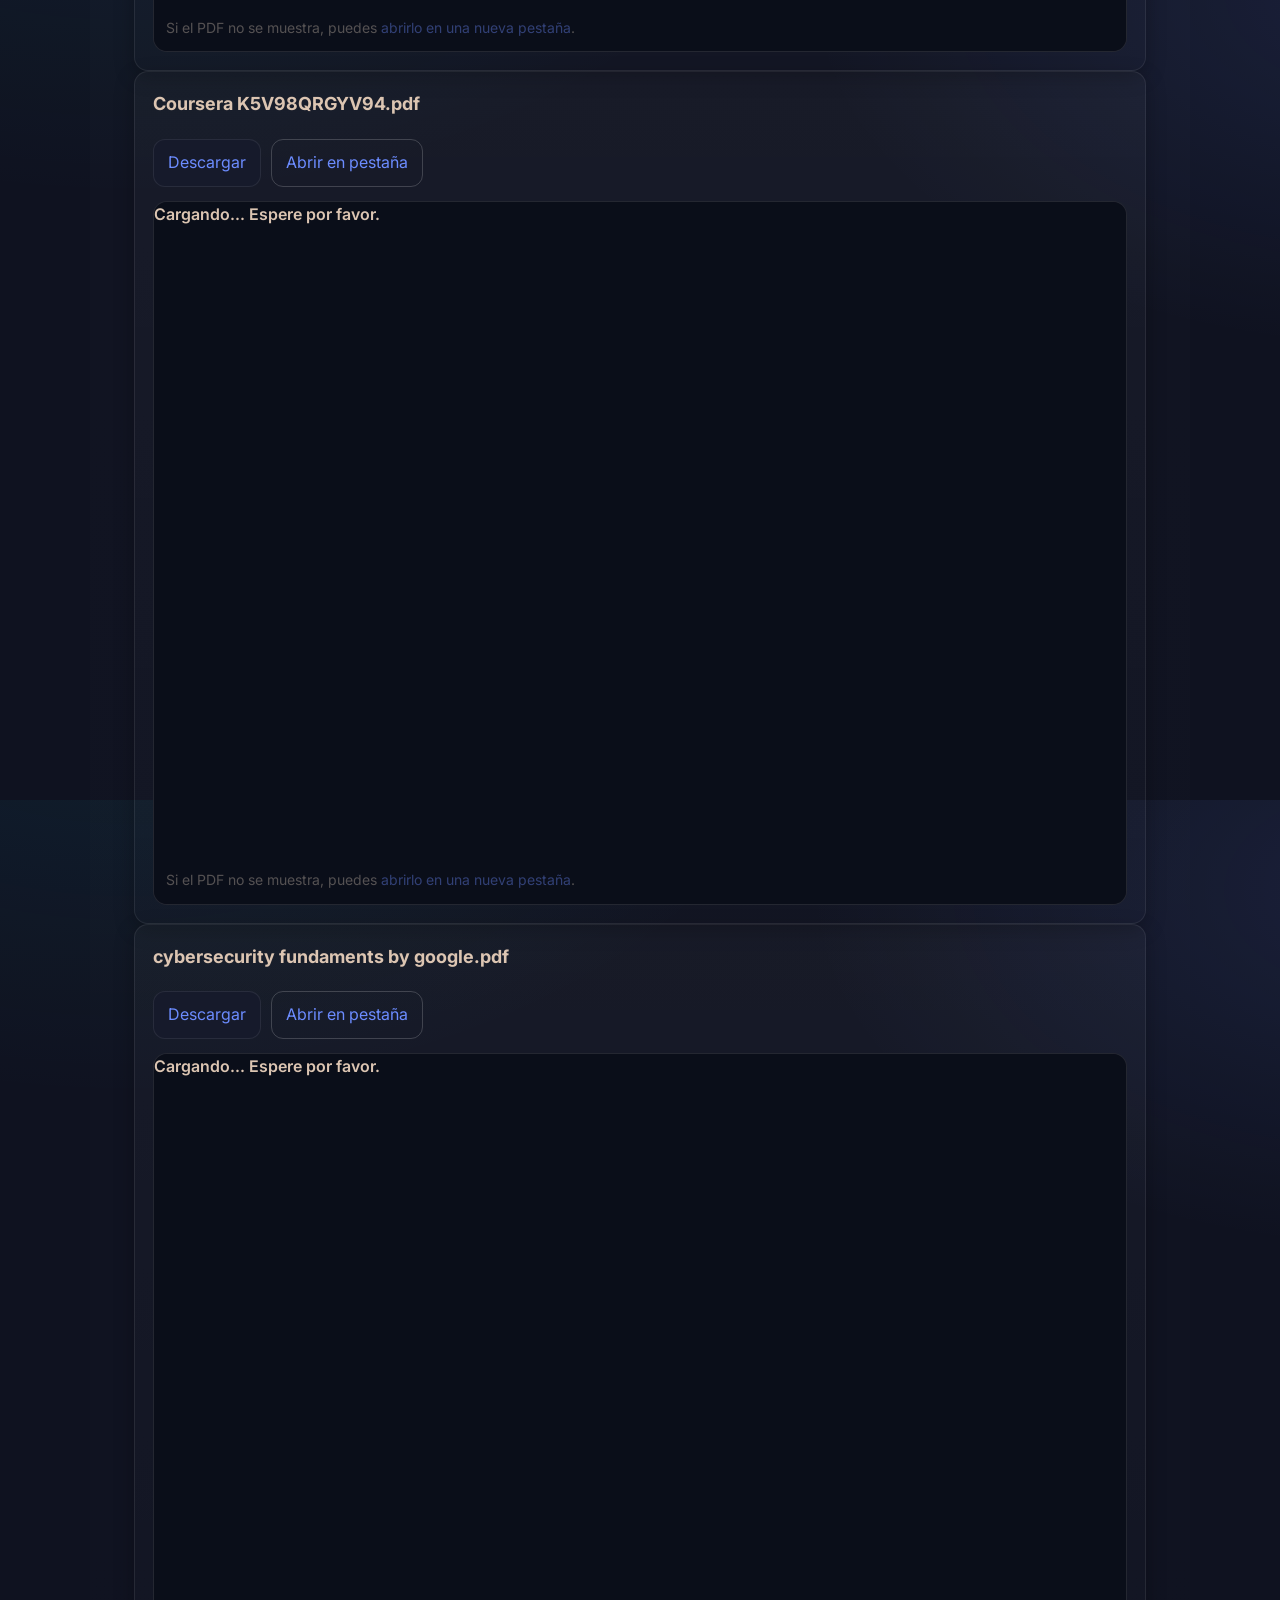
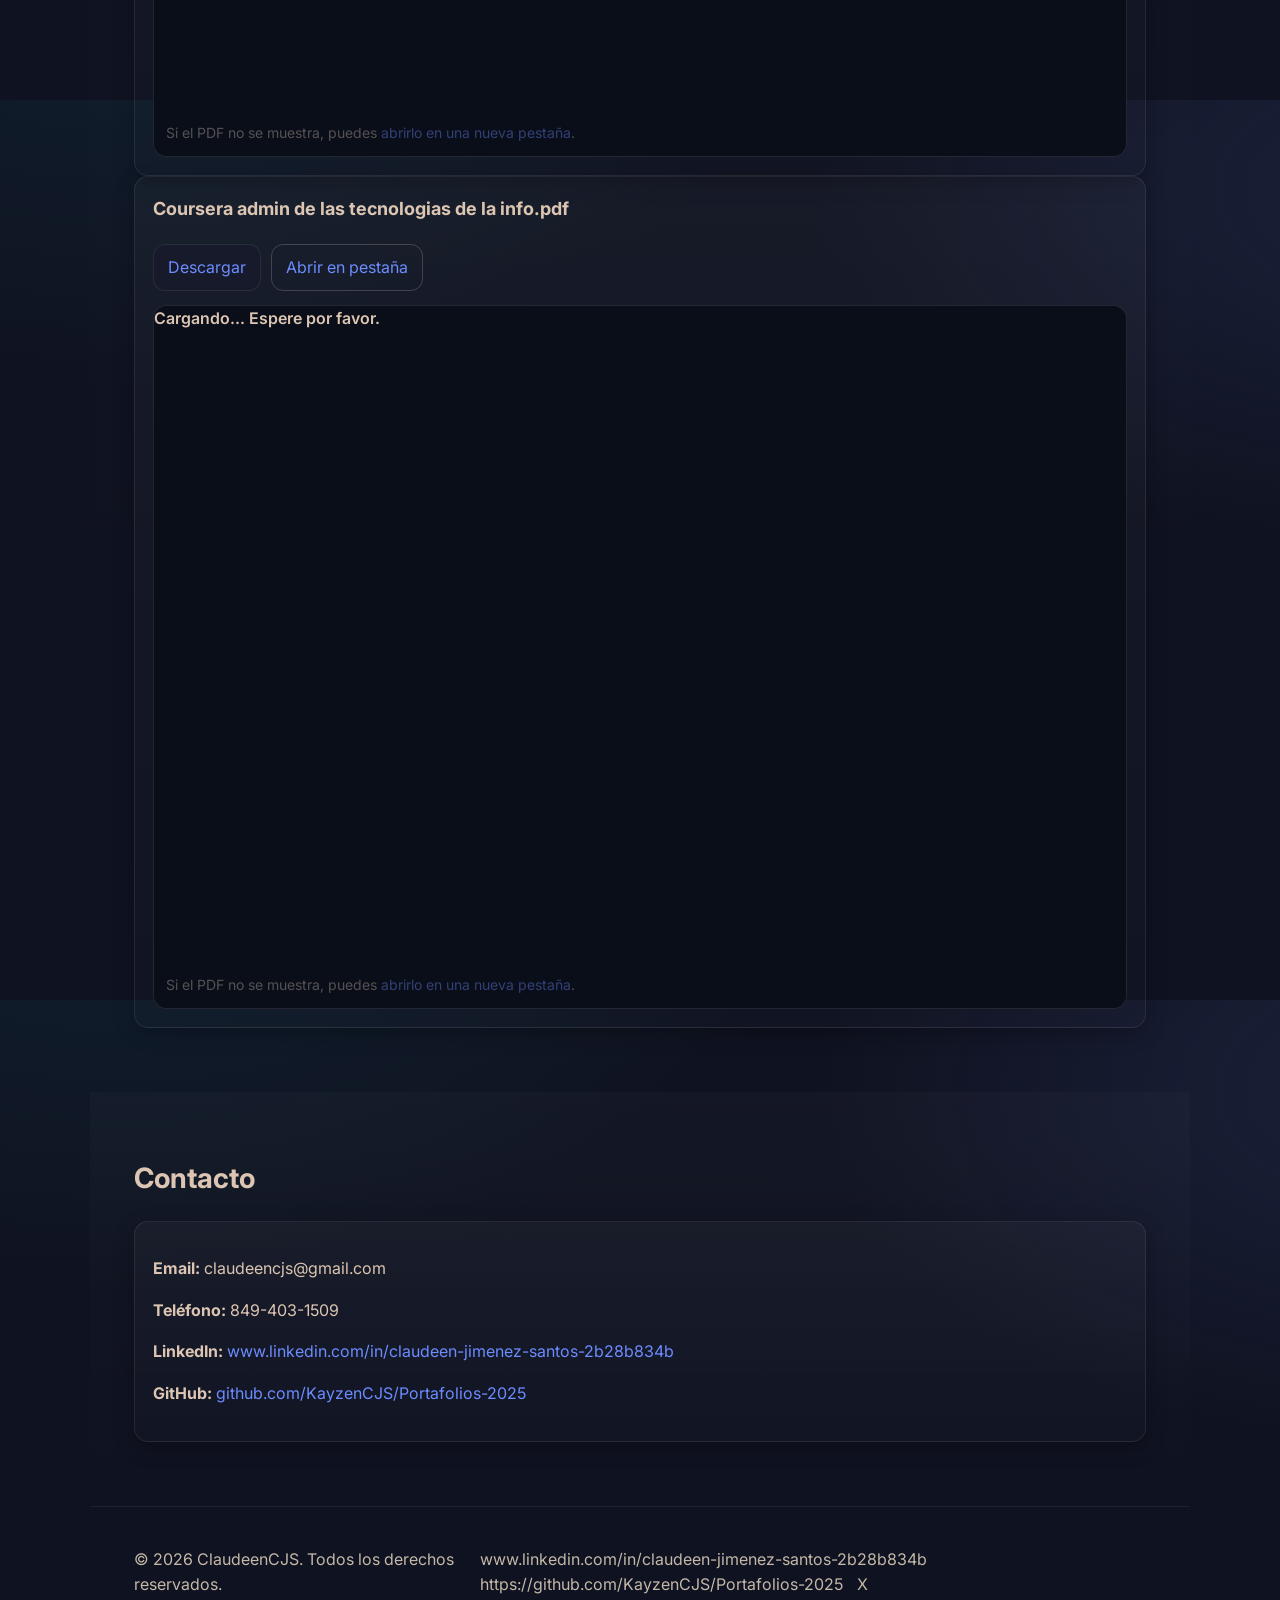
==== commit 119646e0: "Actualizar diseño: hero section, skill tags, texto beige en modo oscuro" ====
--- a/index.html
+++ b/index.html
@@ -16,13 +16,10 @@
       <div class="brand">
         <div class="avatar" aria-hidden="true">👤</div>
         <div>
-          <h1 class="title">Claudeen Jimenez Santos</h1>
-          <p class="subtitle">INGENIERÍA EN SISTEMAS ESTUDIANTE </p>
+          <h1 class="title">Claudeen Jimenez</h1>
         </div>
       </div>
       <nav class="nav">
-        <a href="#inicio">Inicio</a>
-        <a href="#sobre-mi">Sobre mí</a>
         <a href="#habilidades">Habilidades</a>
         <a href="#experiencia">Experiencia</a>
         <a href="#educacion">Educación</a>
@@ -35,7 +32,7 @@
     </div>
   </header>
 
-  <!-- Inicio Section -->
+  <!-- Inicio Section
   <section id="inicio" class="section">
     <div class="container">
       <div class="section-header">
@@ -48,20 +45,23 @@
         </p>
       </div>
     </div>
-  </section>
+  </section> -->
 
     <!-- Sobre mí Section -->
-    <section id="sobre-mi" class="section alt">
-      <div class="container">
-        <div class="section-header">
-          <h2>Sobre mí</h2>
-        </div>
-        <div class="card">
-          <p style="text-align:center";>
-            Claudeen Jimenez Santos, estudiante de Ingeniería en Sistemas en la Universidad O&M en Santo Domingo. Cuento con experiencia laboral en Estados Unidos, donde trabajé en entornos dinámicos que fortalecieron mis habilidades de comunicación, servicio al cliente y adaptación multicultural. En República Dominicana también he realizado pasantías en el área tecnológica, participando en el desarrollo y soporte de sistemas internos.
-Tengo experiencia en programación (C#, SQL, MySQL, Java), manejo de HTML y CSS, ensamblaje, Linux, análisis básico y electrónica. He trabajado en proyectos como sistemas de mensajería interna y automatización de procesos, enfocándome siempre en optimizar flujos y mejorar la eficiencia. Me caracterizo por mi proactividad, responsabilidad y capacidad para resolver problemas en equipos diversos.
-Idiomas: Español (nativo) e Inglés (intermedio, reforzado por mi experiencia laboral en USA).
-          </p>
+    <section id="sobre-mi" class="section hero-section">
+      <div class="container">
+        <div class="hero-card">
+          <div class="hero-content">
+            <h1 class="hero-title">Claudeen Jimenez</h1>
+            <p class="hero-subtitle">Ingeniería en Sistemas</p>
+            <p class="hero-description">
+              Estudiante de Ingeniería en Sistemas con experiencia en programación, análisis de sistemas, soporte técnico y atención al cliente. Cuento con experiencia en C#, Java y SQL, resolución de incidencias, gestión de mesas de ayuda y soporte a usuarios. Destaco por mi capacidad analítica, adaptación rápida a nuevos entornos y aprendizaje continuo. Poseo certificación en ciberseguridad, nivel de inglés C1 y dominio de diversas herramientas tecnológicas.
+            </p>
+            <div class="hero-actions">
+              <a href="#contacto" class="btn btn-primary">Contactar</a>
+              <a href="#cv" class="btn btn-outline">Ver CV</a>
+            </div>
+          </div>
         </div>
       </div>
     </section>
@@ -72,53 +72,52 @@
         <div class="section-header">
           <h2>Habilidades</h2>
         </div>
-        <div class="skills-grid">
-          <div class="card skill-category">
-            <h3>Lenguajes de Programación</h3>
-            <ul>
-              <li>C#</li>
-              <li>Java</li>
-              <li>SQL</li>
-              <li>MySQL</li>
-              <li>HTML</li>
-              <li>CSS</li>
-              <li>Visual Basic</li>
-              <li>Razor</li>
-            </ul>
-          </div>
-          <div class="card skill-category">
-            <h3>Herramientas y Tecnologías</h3>
-            <ul>
-              <li>Linux</li>
-              <li>Git/GitHub</li>
-              <li>Jira</li>
-              <li>TeamViewer</li>
-              <li>Microsoft Office</li>
-            </ul>
-          </div>
-          <div class="card skill-category">
-            <h3>Áreas de Experiencia</h3>
-            <ul>
-              <li>Soporte técnico</li>
-              <li>Análisis de sistemas</li>
-              <li>Mesa de ayuda</li>
-              <li>Resolución de incidencias</li>
-              <li>Programación</li>
-              <li>Atención al cliente</li>
-              <li>Análisis de requerimientos</li>
-              <li>Diagnóstico de hardware</li>
-              <li>Mantenimiento de sistemas</li>
-              <li>Configuración de sistemas operativos</li>
-              <li>Bases de datos</li>
-              <li>Desarrollo web</li>
-            </ul>
-          </div>
-          <div class="card skill-category">
-            <h3>Idiomas</h3>
-            <ul>
-              <li>Español: Nativo</li>
-              <li>Inglés: C1</li>
-            </ul>
+        <div class="skills-container">
+          <div class="skill-group">
+            <h3 class="skill-group-title">Lenguajes</h3>
+            <div class="skill-tags">
+              <span class="skill-tag">C#</span>
+              <span class="skill-tag">Java</span>
+              <span class="skill-tag">SQL</span>
+              <span class="skill-tag">MySQL</span>
+              <span class="skill-tag">HTML</span>
+              <span class="skill-tag">CSS</span>
+              <span class="skill-tag">Visual Basic</span>
+            </div>
+          </div>
+          <div class="skill-group">
+            <h3 class="skill-group-title">Herramientas</h3>
+            <div class="skill-tags">
+              <span class="skill-tag">Linux</span>
+              <span class="skill-tag">Git/GitHub</span>
+              <span class="skill-tag">Jira</span>
+              <span class="skill-tag">TeamViewer</span>
+              <span class="skill-tag">Microsoft Office</span>
+            </div>
+          </div>
+          <div class="skill-group">
+            <h3 class="skill-group-title">Experiencia</h3>
+            <div class="skill-tags">
+              <span class="skill-tag">Soporte técnico</span>
+              <span class="skill-tag">Análisis de sistemas</span>
+              <span class="skill-tag">Mesa de ayuda</span>
+              <span class="skill-tag">Resolución de incidencias</span>
+              <span class="skill-tag">Programación</span>
+              <span class="skill-tag">Atención al cliente</span>
+              <span class="skill-tag">Análisis de requerimientos</span>
+              <span class="skill-tag">Diagnóstico de hardware</span>
+              <span class="skill-tag">Mantenimiento de sistemas</span>
+              <span class="skill-tag">Configuración de SO</span>
+              <span class="skill-tag">Bases de datos</span>
+              <span class="skill-tag">Desarrollo web</span>
+            </div>
+          </div>
+          <div class="skill-group">
+            <h3 class="skill-group-title">Idiomas</h3>
+            <div class="skill-tags">
+              <span class="skill-tag">Español (Nativo)</span>
+              <span class="skill-tag">Inglés (C1)</span>
+            </div>
           </div>
         </div>
       </div>
@@ -167,10 +166,20 @@
           <div class="card project-card">
             <h3>Sistema de Mensajería Interna</h3>
             <p>Desarrollo de sistema de comunicación interna para optimizar flujos de trabajo.</p>
+            <div class="project-actions">
+              <button class="btn btn-outline video-btn" disabled>
+                <span class="video-icon">▶</span> Video próximamente
+              </button>
+            </div>
           </div>
           <div class="card project-card">
             <h3>Automatización de Procesos</h3>
             <p>Implementación de soluciones automatizadas para mejorar la eficiencia operativa.</p>
+            <div class="project-actions">
+              <button class="btn btn-outline video-btn" disabled>
+                <span class="video-icon">▶</span> Video próximamente
+              </button>
+            </div>
           </div>
         </div>
       </div>
--- a/styles.css
+++ b/styles.css
@@ -2,8 +2,8 @@
 :root {
   --bg: #0f1220;
   --panel: #161a2b;
-  --text: #e7e9ee;
-  --muted: #a7aec4;
+  --text: #DCC5B2;
+  --muted: #c4b8a8;
   --primary: #6c8cff;
   --primary-600: #5978ff;
   --accent: #22d3ee;
@@ -75,15 +75,33 @@
 .card a { color: var(--primary); text-decoration: none; }
 .card a:hover { text-decoration: underline; }
 
-/* Skills Grid */
-.skills-grid { display: grid; grid-template-columns: repeat(auto-fit, minmax(280px, 1fr)); gap: 16px; }
-.skill-category { transition: transform 0.2s ease; }
-.skill-category:hover { transform: translateY(-2px); }
+/* Hero Section */
+.hero-section { padding: 80px 0; }
+.hero-card { background: linear-gradient(135deg, rgba(108,140,255,0.15), rgba(34,211,238,0.1)); border: 1px solid rgba(108,140,255,0.3); border-radius: 20px; padding: 40px; text-align: center; box-shadow: 0 20px 60px rgba(108,140,255,0.2); }
+.hero-content { max-width: 700px; margin: 0 auto; }
+.hero-title { font-size: 42px; margin: 0 0 8px; background: linear-gradient(135deg, var(--primary), var(--accent)); -webkit-background-clip: text; -webkit-text-fill-color: transparent; background-clip: text; }
+.hero-subtitle { font-size: 20px; color: var(--muted); margin: 0 0 24px; font-weight: 500; }
+.hero-description { font-size: 16px; line-height: 1.8; color: var(--text); margin: 0 0 32px; }
+.hero-actions { display: flex; gap: 12px; justify-content: center; flex-wrap: wrap; }
+
+/* Skills Container */
+.skills-container { display: flex; flex-direction: column; gap: 24px; }
+.skill-group { background: linear-gradient(180deg, rgba(255,255,255,.02), rgba(255,255,255,.01)); border: 1px solid rgba(255,255,255,.06); border-radius: 16px; padding: 20px; transition: transform 0.3s ease, border-color 0.3s ease; }
+.skill-group:hover { transform: translateY(-4px); border-color: rgba(108,140,255,0.3); }
+.skill-group-title { margin: 0 0 16px; font-size: 16px; color: var(--primary); font-weight: 600; text-transform: uppercase; letter-spacing: 0.5px; }
+.skill-tags { display: flex; flex-wrap: wrap; gap: 10px; }
+.skill-tag { background: rgba(108,140,255,0.1); border: 1px solid rgba(108,140,255,0.2); color: var(--text); padding: 8px 16px; border-radius: 20px; font-size: 14px; font-weight: 500; transition: all 0.3s ease; cursor: default; }
+.skill-tag:hover { background: rgba(108,140,255,0.2); border-color: rgba(108,140,255,0.4); transform: translateY(-2px); }
 
 /* Projects Grid */
 .projects-grid { display: grid; grid-template-columns: repeat(auto-fit, minmax(300px, 1fr)); gap: 16px; }
-.project-card { transition: transform 0.2s ease; }
+.project-card { transition: transform 0.2s ease; display: flex; flex-direction: column; }
 .project-card:hover { transform: translateY(-2px); }
+.project-card p { flex-grow: 1; margin-bottom: 16px; }
+.project-actions { display: flex; gap: 10px; margin-top: auto; }
+.video-btn { opacity: 0.6; cursor: not-allowed; gap: 8px; }
+.video-icon { font-size: 12px; }
+.video-btn:hover { opacity: 0.6; transform: none; box-shadow: none; }
 
 /* CV */
 .cv-actions { display: flex; flex-wrap: wrap; gap: 10px; align-items: center; margin-bottom: 14px; }
@@ -136,13 +154,27 @@
   .nav { display: flex; }
   .grid-2 { grid-template-columns: repeat(2, 1fr); }
   .title { font-size: 20px; }
+  .hero-title { font-size: 52px; }
+  .hero-card { padding: 60px; }
+}
+
+@media (max-width: 759px) {
+  .hero-section { padding: 40px 0; }
+  .hero-card { padding: 30px 20px; }
+  .hero-title { font-size: 32px; }
+  .hero-subtitle { font-size: 18px; }
+  .hero-description { font-size: 15px; }
+  .hero-actions { flex-direction: column; }
+  .hero-actions .btn { width: 100%; justify-content: center; }
+  .skill-tags { gap: 8px; }
+  .skill-tag { font-size: 13px; padding: 6px 12px; }
 }
 
 /* Light theme (toggle) */
 .light {
   --bg: #f7f8fb;
   --panel: #ffffff;
-  --text: #0f1220;
+  --text: #000000;
   --muted: #59607a;
   --primary: #3b82f6;
   --primary-600: #2563eb;
@@ -153,3 +185,6 @@
 }
 .light .site-header { background: rgba(255,255,255,0.8); border-bottom-color: rgba(0,0,0,.06); }
 .light .site-footer { border-top-color: rgba(0,0,0,.06); }
+.light .hero-card { background: linear-gradient(135deg, rgba(59,130,246,0.1), rgba(6,182,212,0.08)); border-color: rgba(59,130,246,0.2); box-shadow: 0 20px 60px rgba(59,130,246,0.15); }
+.light .skill-tag { background: rgba(59,130,246,0.08); border-color: rgba(59,130,246,0.15); }
+.light .skill-tag:hover { background: rgba(59,130,246,0.15); border-color: rgba(59,130,246,0.25); }
